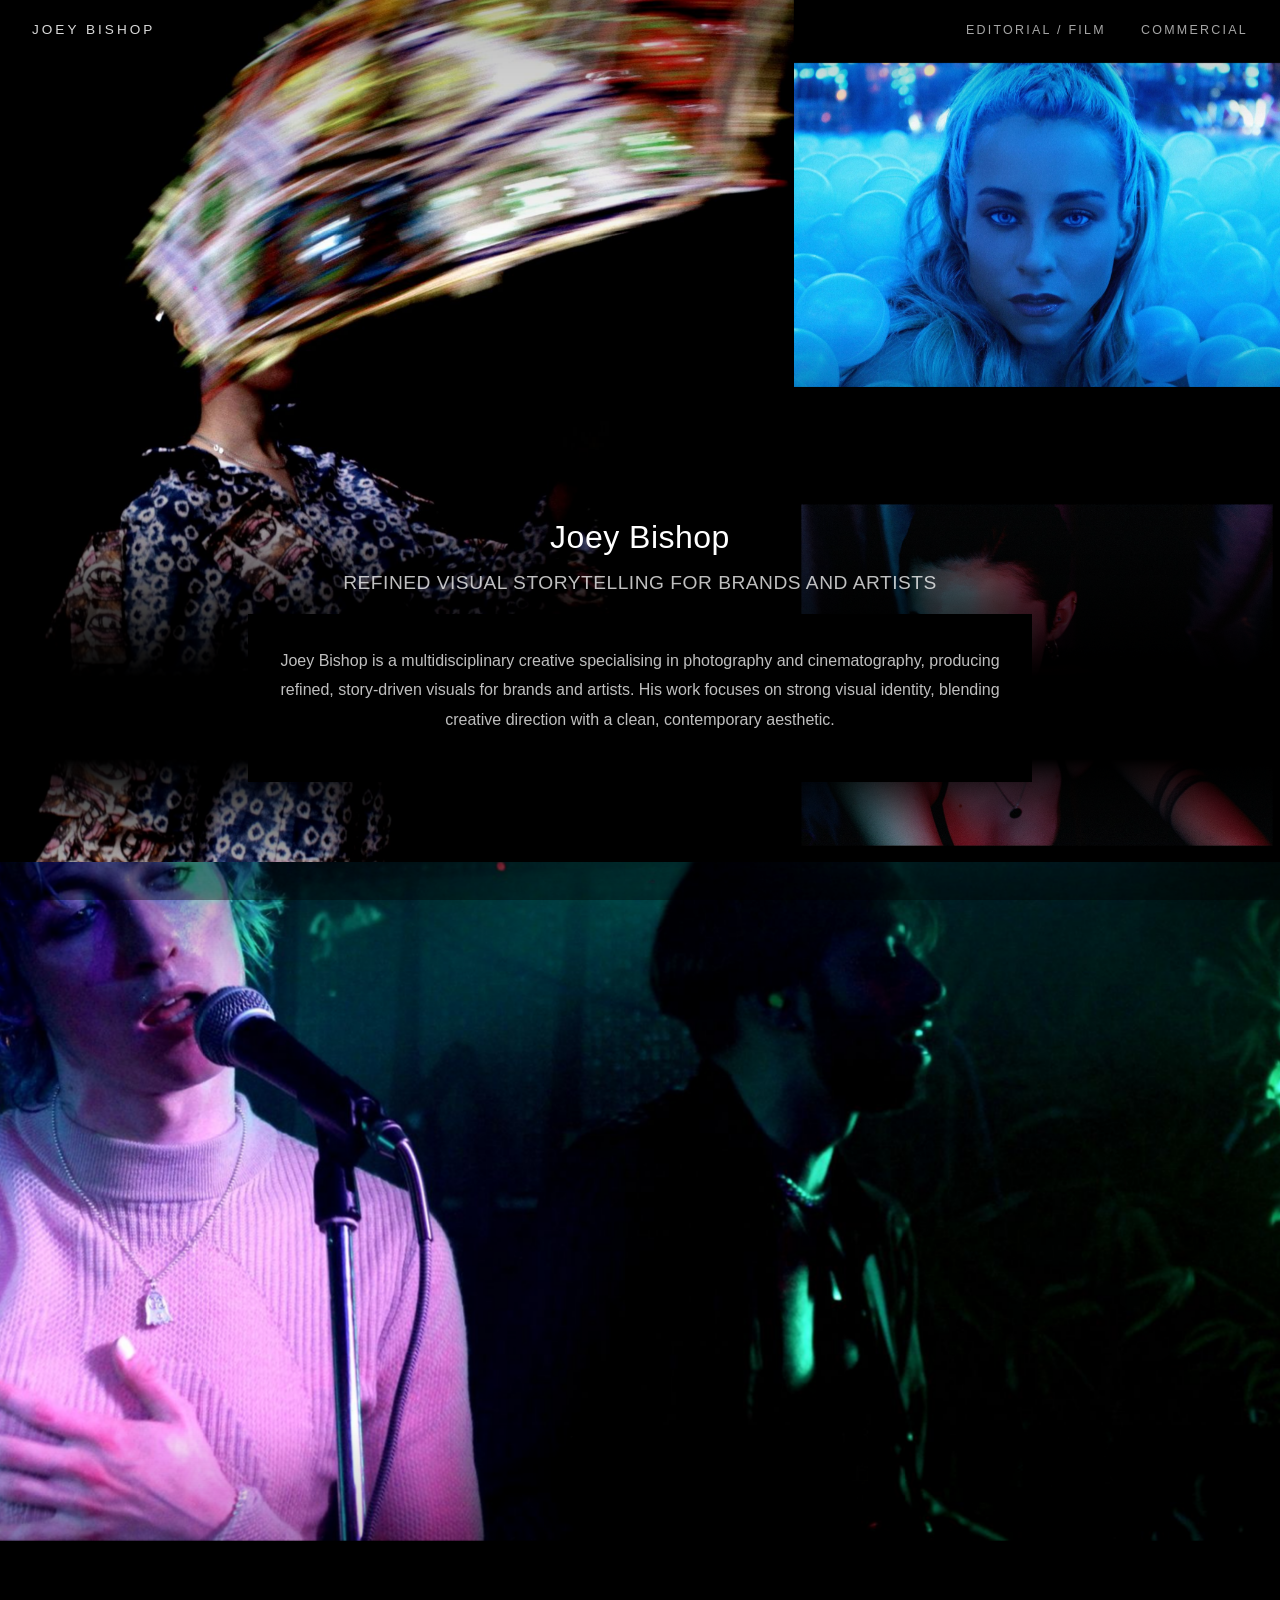
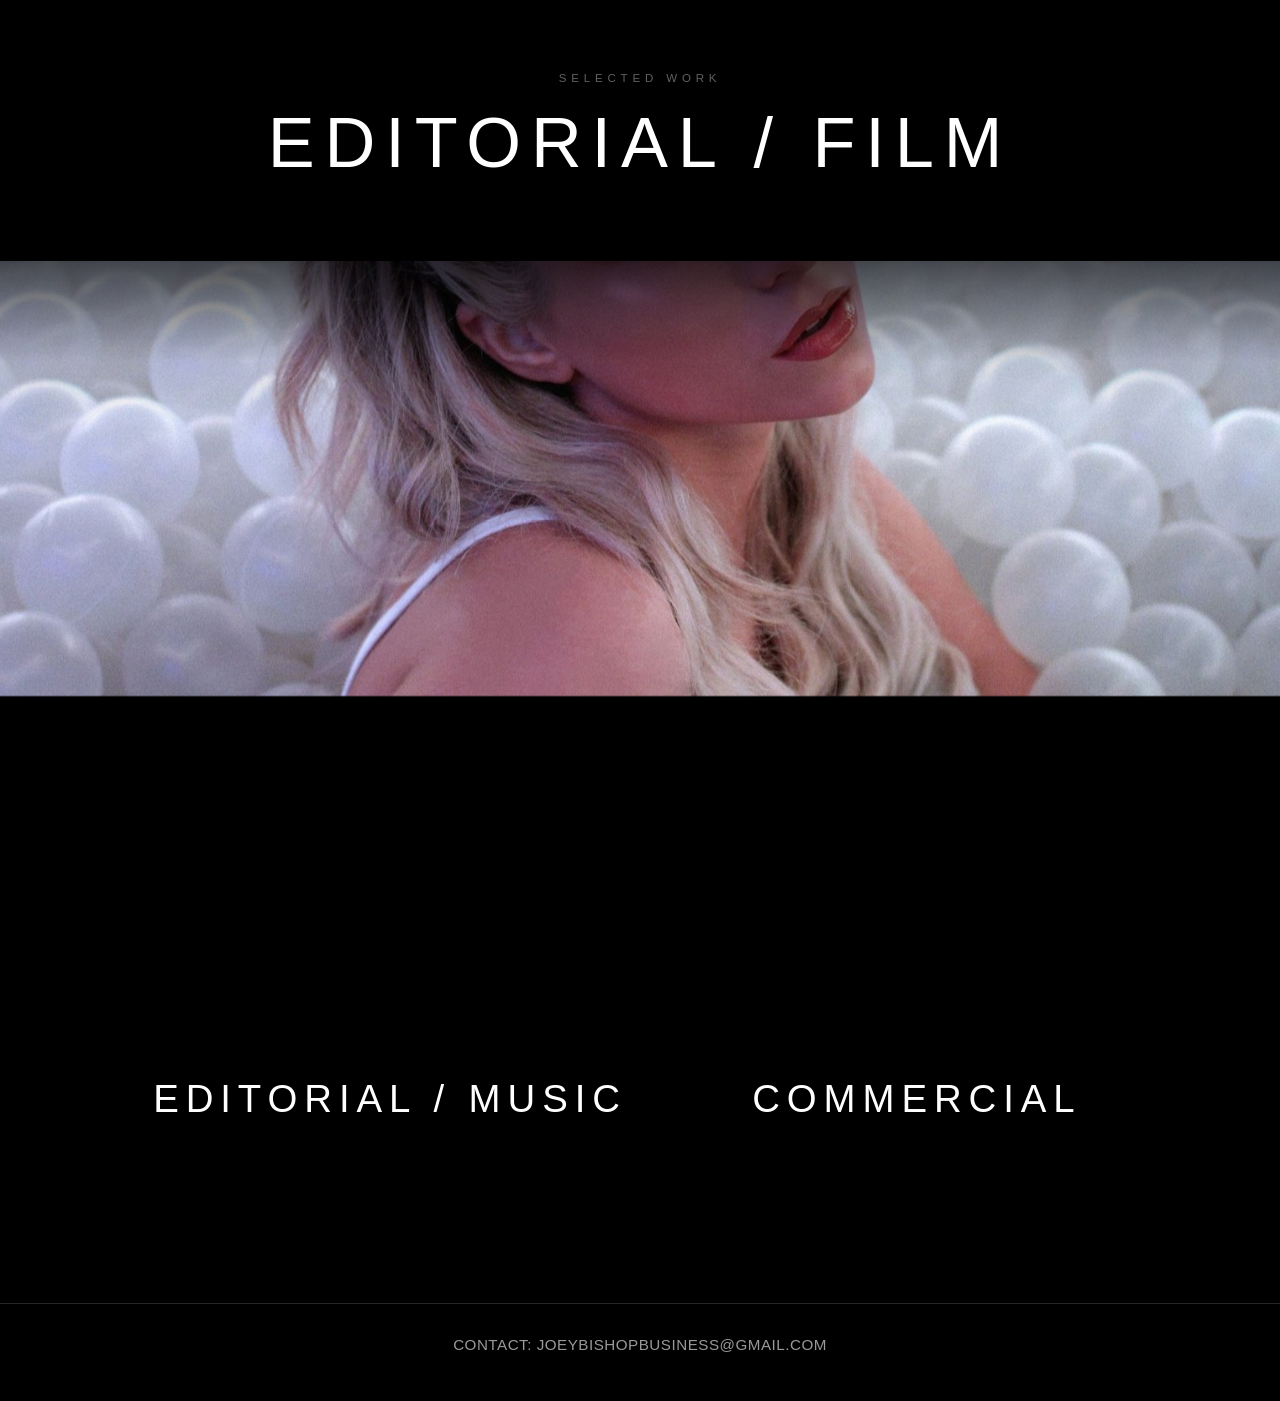
==== index.html @ ba729cb7 "feat: editorial portfolio enhancement — hero gradients, text barrier, parallax refinement, reveal an" ====
<!DOCTYPE html>
<html lang="en">
<head><meta http-equiv="cache-control" content="max-age=31536000" />
  <meta charset="UTF-8" />
  <meta name="viewport" content="width=device-width, initial-scale=1.0, maximum-scale=5.0"/>
  <title>Joey's Portfolio</title>
  <link rel="stylesheet" href="style.css" />


</head>
<body>
  <header class="site-header" id="site-header">
    <a href="index.html" class="site-header-logo">Joey Bishop</a>
    <nav class="site-header-nav" aria-label="Main navigation">
      <a href="editorial.html">Editorial / Film</a>
      <a href="commercial.html">Commercial</a>
    </nav>
  </header>

  <section class="hero-section" id="hero">
    <!-- Dominant image – left column, full height -->
    <div class="hero-item hero-item--main">
      <img class="hero-img" src="images/faye-lily-2.jpg" alt="Hero portrait" loading="eager" fetchpriority="high">
    </div>
    <!-- Secondary images – right column, stacked -->
    <div class="hero-item hero-item--top-right">
      <img class="hero-img" src="images/gab-cool-aw-1.jpg" alt="BSHP – model with tilted head" loading="eager">
    </div>
    <div class="hero-item hero-item--bot-right">
      <img class="hero-img" src="images/faye-13-boarder.jpg" alt="Double Exposure w/ Faye – red/blue contrast" loading="lazy" decoding="async">
    </div>
  </section>

  <div class="hero-intro reveal">
    <h1>Joey Bishop</h1>
    <h1 class="subtitle">REFINED VISUAL STORYTELLING FOR BRANDS AND ARTISTS</h1>
    <p class="bio">Joey Bishop is a multidisciplinary creative specialising in photography and cinematography, producing refined, story-driven visuals for brands and artists. His work focuses on strong visual identity, blending creative direction with a clean, contemporary aesthetic.</p>
  </div>

  <section class="bio-parallax-section" id="bio-parallax">
    <img class="parallax-image tycho-parallax-img" src="images/tycho-16a.jpg" alt="Photography by Joey Bishop" loading="lazy" decoding="async">
  </section>

  <div class="section-work-label reveal">
    <span class="work-label-eyebrow">Selected Work</span>
    <h2 class="work-label-title">Editorial / Film</h2>
  </div>

  <section class="bio-parallax-section bshp-parallax-section">
    <img class="parallax-image" src="images/gab-cool-6.jpg" alt="BSHP – white studio with plastic balls" loading="lazy" decoding="async">
  </section>

  <nav class="work-nav" aria-label="Work categories">
    <a href="editorial.html" class="work-nav-btn">Editorial / Music<span class="nav-arrow">&#8594;</span></a>
    <a href="commercial.html" class="work-nav-btn">Commercial<span class="nav-arrow">&#8594;</span></a>
  </nav>

  <p class="contact-footer">CONTACT: JOEYBISHOPBUSINESS@GMAIL.COM</p>

  <script src="script.js" defer></script>
</body>
</html>
---- style.css ----
html {
  scroll-behavior: smooth;
}

body {
  margin: 0;
  font-family: 'Montserrat', 'Helvetica Neue', Helvetica, Arial, sans-serif;
  background-color: #000;
  color: #fff;
  font-weight: 300;
}

/* Prevent double-tap zoom on interactive elements (preserves pinch-to-zoom for accessibility) */
a, button, .image-row-wrapper {
  touch-action: manipulation;
}

/* === Hero editorial grid section === */
.hero-section {
  position: relative;
  height: 100vh;
  overflow: hidden;
  display: grid;
  grid-template-columns: 62% 38%;
  grid-template-rows: repeat(2, calc(100vh / 2));
}

/* Individual hero cells */
.hero-item {
  position: relative;
  overflow: hidden;
}

.hero-item--main {
  grid-column: 1;
  grid-row: 1 / 3;
}

.hero-item--top-right {
  grid-column: 2;
  grid-row: 1;
}

.hero-item--bot-right {
  grid-column: 2;
  grid-row: 2;
}

/* Each hero image: oversized for parallax room */
.hero-img {
  position: absolute;
  top: -12%;
  left: 0;
  width: 100%;
  height: 124%;
  object-fit: cover;
  object-position: center top;
  will-change: transform;
  display: block;
}

/* Subtle dark gradient at top + bottom of each hero cell */
.hero-item::after {
  content: '';
  position: absolute;
  inset: 0;
  background: linear-gradient(
    to bottom,
    rgba(0,0,0,0.28) 0%,
    transparent 28%,
    transparent 72%,
    rgba(0,0,0,0.38) 100%
  );
  pointer-events: none;
  z-index: 1;
}

/* Zoom out right-column hero images so full image is visible instead of cropping into faces */
.hero-item--top-right .hero-img,
.hero-item--bot-right .hero-img {
  object-fit: contain;
  object-position: center center;
}

/* Title / bio overlay that sits partially on top of the hero */
.hero-intro {
  position: relative;
  z-index: 2;
  margin-top: -50vh;
  padding: 3rem 2rem 5rem;
  background: linear-gradient(to bottom, transparent 0%, rgba(0,0,0,0.7) 35%, #000 55%, #000 75%, transparent 100%);
  text-align: center;
}

/* === Bio parallax image section === */
.bio-parallax-section {
  position: relative;
  height: 80vh;
  overflow: hidden;
  margin: 0;
}

/* Subtle top + bottom gradient overlay on parallax images for consistent depth */
.bio-parallax-section::before {
  content: '';
  position: absolute;
  inset: 0;
  background: linear-gradient(
    to bottom,
    rgba(0,0,0,0.3) 0%,
    transparent 22%,
    transparent 78%,
    rgba(0,0,0,0.3) 100%
  );
  z-index: 1;
  pointer-events: none;
}

.bio-parallax-section .parallax-image {
  position: absolute;
  top: -15%;
  left: 0;
  width: 100%;
  height: 130%;
  object-fit: cover;
  object-position: center center;
  will-change: transform;
  display: block;
}

/* Tycho image: singer with blue hair – frame face + mic in upper-centre of the shot */
.tycho-parallax-img {
  object-position: center 30%;
}

/* BSHP / Faye parallax section: standard parallax bleed, contain so face is never cropped */
.bshp-parallax-section .parallax-image {
  object-fit: contain;
  object-position: center center;
  background-color: #000;
  top: -15%;
  height: 130%;
}

/* Fade top edge of Faye section to soften the transition from the text barrier */
.bshp-parallax-section::after {
  content: '';
  position: absolute;
  top: 0;
  left: 0;
  right: 0;
  height: 100px;
  background: linear-gradient(to bottom, rgba(0,0,0,0.55) 0%, transparent 100%);
  z-index: 2;
  pointer-events: none;
}

/* === Feature full-height image sections (after bio-parallax) === */
.feature-section {
  position: relative;
  height: 100vh;
  overflow: hidden;
}

.feature-img {
  position: absolute;
  top: -12%;
  left: 0;
  width: 100%;
  height: 124%;
  object-fit: cover;
  object-position: center;
  will-change: transform;
  display: block;
}

main.portfolio {
  padding: 4rem 2rem 2rem;
  max-width: 1600px;
  margin: auto;
}

/* Headings */
h1 {
  font-family: 'Montserrat', 'Helvetica Neue', Helvetica, Arial, sans-serif;
  font-weight: 300;
  font-size: 2rem;  /* reduced size for sleeker look */
  margin-bottom: 1rem;
  text-align: center;
  letter-spacing: 0.5px;
}

/* Subtitle under main name */
h1.subtitle {
  font-size: 1.2rem;
  font-weight: 300;
  color: rgba(255,255,255,0.75);
  margin-top: 1rem;
  margin-bottom: 1.2rem;
}

h2, .project-title {
  font-family: 'Montserrat', 'Helvetica Neue', Helvetica, Arial, sans-serif;
  font-weight: 300;
  font-size: 1.4rem;
  letter-spacing: 0.5px;
  text-transform: none;
  margin-bottom: 1rem;
  border-bottom: 1px solid rgba(255,255,255,0.2);
  padding-bottom: 0.3rem;
}

.subtitle {
  font-size: 1.1rem;
  text-align: center;
  font-weight: 300;
  margin-bottom: 0.5rem;
}

.bio {
  text-align: center;
  font-size: 1rem;
  font-weight: 300;
  color: rgba(255,255,255,0.75);
  max-width: 720px;
  width: 100%;
  margin: 0 auto;
  line-height: 1.85;
  background: #000;
  padding: 2rem 2rem 3rem;
}

.contact-footer {
  text-align: center;
  font-size: 0.95rem;
  font-weight: 300;
  color: rgba(255,255,255,0.6);
  letter-spacing: 0.5px;
  padding: 2rem 0 2rem;
  border-top: 1px solid rgba(255,255,255,0.15);
  margin-top: 4rem;
}

/* === Homepage work-type navigation === */
.work-nav {
  display: flex;
  justify-content: center;
  align-items: flex-start;
  gap: 5rem;
  padding: 6rem 2rem 7rem;
}

.work-nav-btn {
  position: relative;
  display: inline-flex;
  align-items: center;
  gap: 0.6rem;
  color: #fff;
  text-decoration: none;
  font-family: 'Montserrat', 'Helvetica Neue', Helvetica, Arial, sans-serif;
  font-weight: 200;
  font-size: 2.4rem;
  letter-spacing: 0.18em;
  text-transform: uppercase;
  padding-bottom: 0.4rem;
  transition: color 0.3s ease;
}

/* Animated underline */
.work-nav-btn::after {
  content: '';
  position: absolute;
  bottom: 0;
  left: 0;
  width: 0;
  height: 2px;
  background: rgba(255,255,255,0.85);
  transition: width 0.35s ease-in-out;
}

.work-nav-btn:hover::after {
  width: 100%;
}

/* Arrow indicator */
.nav-arrow {
  display: inline-block;
  font-size: 1.8rem;
  font-weight: 100;
  opacity: 0;
  transform: translateX(-6px);
  transition: opacity 0.3s ease-in-out, transform 0.3s ease-in-out;
}

.work-nav-btn:hover .nav-arrow {
  opacity: 0.85;
  transform: translateX(0);
}

/* === Sub-page top navigation === */
.page-nav {
  display: flex;
  align-items: center;
  justify-content: space-between;
  padding: 1.4rem 2rem;
  border-bottom: 1px solid rgba(255,255,255,0.1);
  position: sticky;
  top: 0;
  background: rgba(0,0,0,0.92);
  backdrop-filter: blur(4px);
  z-index: 100;
}

.back-link {
  color: rgba(255,255,255,0.7);
  text-decoration: none;
  font-size: 0.9rem;
  font-weight: 300;
  letter-spacing: 1px;
  transition: color 0.2s ease;
}

.back-link:hover {
  color: #fff;
}

.page-nav-title {
  font-size: 0.9rem;
  font-weight: 300;
  letter-spacing: 2px;
  text-transform: uppercase;
  color: rgba(255,255,255,0.55);
}

/* === Page fade-in === */
@keyframes pageFadeIn {
  from { opacity: 0; transform: translateY(10px); }
  to   { opacity: 1; transform: translateY(0); }
}

body {
  animation: pageFadeIn 0.4s ease both;
}

.contact {
  text-align: center;
  font-size: 0.9rem;
  color: rgba(255,255,255,0.6);
  margin-bottom: 2rem;
}
.contact a {
  color: inherit;
  text-decoration: none;
  border-bottom: 1px dashed rgba(255,255,255,0.4);
}

.project {
  margin-bottom: 8rem;
}

/* === Carousel layout === */
.image-row-wrapper {
  position: relative;
  overflow: hidden;
  width: 100%;
}

.image-row {
  display: flex;
  gap: 1rem;
  padding: 0.5rem 2rem;
  overflow-x: auto;
  scroll-behavior: smooth;
  transition: transform 0.5s ease;
  /* Hide scrollbars */
  scrollbar-width: none;
  -ms-overflow-style: none;
}
.image-row::-webkit-scrollbar {
  display: none;
}

.image-row img,
.image-row video {
  max-height: 360px;
  width: auto;
  border-radius: 10px; /* keep curved edges */
  object-fit: contain;
  display: block;
  margin: auto;
  transition: transform 0.3s ease, box-shadow 0.3s ease;
  cursor: zoom-in;
}
.image-row img:hover {
  transform: scale(1.02);
  box-shadow: 0 4px 16px rgba(0,0,0,0.25);
}

/* Navigation arrows – minimal CSS chevrons */
.image-nav {
  color: transparent;
  background: none;
  position: absolute;
  top: 50%;
  transform: translateY(-50%);
  font-size: 0;
  border: none;
  cursor: pointer;
  z-index: 10;
  padding: 0.8rem;
  opacity: 0.6;
  transition: opacity 0.25s ease-in-out;
  width: 44px;
  height: 44px;
  display: flex;
  align-items: center;
  justify-content: center;
}
.image-nav::before {
  content: '';
  display: block;
  width: 10px;
  height: 10px;
  border-top: 1.5px solid rgba(255,255,255,0.95);
  border-right: 1.5px solid rgba(255,255,255,0.95);
  flex-shrink: 0;
}
.image-nav.left  { left: 6px; }
.image-nav.right { right: 6px; }
.image-nav.left::before  { transform: rotate(-135deg) translate(2px, -2px); }
.image-nav.right::before { transform: rotate(45deg)   translate(-2px, 2px); }
.image-nav:hover { opacity: 1; }

/* === Lightbox === */
.lightbox {
  position: fixed;
  top: 0;
  left: 0;
  width: 100%;
  height: 100%;
  background: rgba(0,0,0,0.9);
  display: none;
  align-items: center;
  justify-content: center;
  z-index: 9999;
}
.lightbox img,
.lightbox video {
  max-width: 90%;
  max-height: 90%;
  border-radius: 10px;
}
.lightbox-close {
  position: absolute;
  top: 20px;
  right: 30px;
  font-size: 2rem;
  color: #fff;
  cursor: pointer;
}
.lightbox-nav {
  position: absolute;
  top: 50%;
  font-size: 3rem;
  color: #fff;
  background: none;
  border: none;
  cursor: pointer;
  transform: translateY(-50%);
  z-index: 1000;
}
.lightbox-nav.left { left: 20px; }
.lightbox-nav.right { right: 20px; }

/* Scroll snap for smoother carousel */
.image-row { scroll-snap-type: x proximity; }
.image-row img, .image-row video { scroll-snap-align: center; }

/* === Site header (index page) === */
.site-header {
  position: fixed;
  top: 0;
  left: 0;
  right: 0;
  z-index: 200;
  display: flex;
  align-items: center;
  justify-content: space-between;
  padding: 1.4rem 2rem;
  transition: background 0.4s ease, backdrop-filter 0.4s ease;
  pointer-events: none;
}
.site-header a,
.site-header span {
  pointer-events: auto;
}
.site-header.scrolled {
  background: rgba(0,0,0,0.82);
  backdrop-filter: blur(6px);
}
.site-header-logo {
  font-family: 'Montserrat', 'Helvetica Neue', Helvetica, Arial, sans-serif;
  font-weight: 300;
  font-size: 0.85rem;
  letter-spacing: 0.22em;
  text-transform: uppercase;
  color: rgba(255,255,255,0.85);
  text-decoration: none;
  transition: color 0.2s ease;
}
.site-header-logo:hover { color: #fff; }
.site-header-nav {
  display: flex;
  gap: 2.2rem;
}
.site-header-nav a {
  font-family: 'Montserrat', 'Helvetica Neue', Helvetica, Arial, sans-serif;
  font-weight: 300;
  font-size: 0.78rem;
  letter-spacing: 0.18em;
  text-transform: uppercase;
  color: rgba(255,255,255,0.65);
  text-decoration: none;
  transition: color 0.2s ease;
}
.site-header-nav a:hover { color: #fff; }

/* === Section work-label text barrier === */
.section-work-label {
  background: #000;
  padding: 90px 2rem 80px;
  text-align: center;
}
.work-label-eyebrow {
  display: block;
  font-family: 'Montserrat', 'Helvetica Neue', Helvetica, Arial, sans-serif;
  font-size: 0.72rem;
  letter-spacing: 0.42em;
  font-weight: 400;
  color: rgba(255,255,255,0.38);
  text-transform: uppercase;
  margin-bottom: 1.2rem;
}
.work-label-title {
  font-family: 'Montserrat', 'Helvetica Neue', Helvetica, Arial, sans-serif;
  font-size: clamp(2.4rem, 5.5vw, 4.8rem);
  font-weight: 200;
  letter-spacing: 0.14em;
  text-transform: uppercase;
  color: #fff;
  margin: 0;
  border: none;
  padding: 0;
  line-height: 1.1;
}

/* === Scroll-reveal animation === */
.reveal {
  opacity: 0;
  transform: translateY(18px);
  transition: opacity 0.65s ease, transform 0.65s ease;
}
.reveal.is-visible {
  opacity: 1;
  transform: translateY(0);
}

/* === Responsive === */
@media (max-width: 768px) {
  /* Collapse hero grid to single dominant image on mobile */
  .hero-section {
    display: block;
    height: 100vh;
  }
  .hero-item--top-right,
  .hero-item--bot-right {
    display: none;
  }
  .hero-item--main {
    position: absolute;
    inset: 0;
  }
  .image-row {
    gap: 0.5rem;
    padding: 0.5rem;
  }
  .image-row img,
  .image-row video {
    max-height: 240px;
  }
  .image-nav {
    opacity: 0.7;
  }
  h1 { font-size: 1.6rem; }
  h2 { font-size: 1.2rem; }
  h1.subtitle { font-size: 1rem; }
  .hero-intro {
    margin-top: -35vh;
    padding: 2rem 1.2rem 3rem;
  }
  .bio-parallax-section {
    height: 55vh;
  }
  .feature-section {
    height: 90vh;
  }
  .work-nav {
    flex-direction: column;
    align-items: center;
    gap: 2.2rem;
    padding: 3.5rem 1.2rem 4.5rem;
  }
  .work-nav-btn {
    font-size: 1.7rem;
    letter-spacing: 0.14em;
  }
  .nav-arrow {
    font-size: 1.4rem;
  }
  .page-nav {
    padding: 1rem 1.2rem;
  }
  /* Tycho image: centre the singer's face on mobile */
  .tycho-parallax-img {
    object-position: center top;
  }
  .section-work-label {
    padding: 60px 1.5rem 55px;
  }
  .work-label-title {
    font-size: 2rem;
    letter-spacing: 0.1em;
  }
  .site-header {
    padding: 1rem 1.2rem;
  }
  .site-header-nav {
    gap: 1.4rem;
  }
  .project {
    margin-bottom: 5rem;
  }
}

/* === Hide right-column hero images on landscape-oriented mobile devices === */
@media (orientation: landscape) and (max-height: 600px) {
  .hero-section {
    display: block;
    height: 100vh;
  }
  .hero-item--top-right,
  .hero-item--bot-right {
    display: none;
  }
  .hero-item--main {
    position: absolute;
    inset: 0;
  }
}
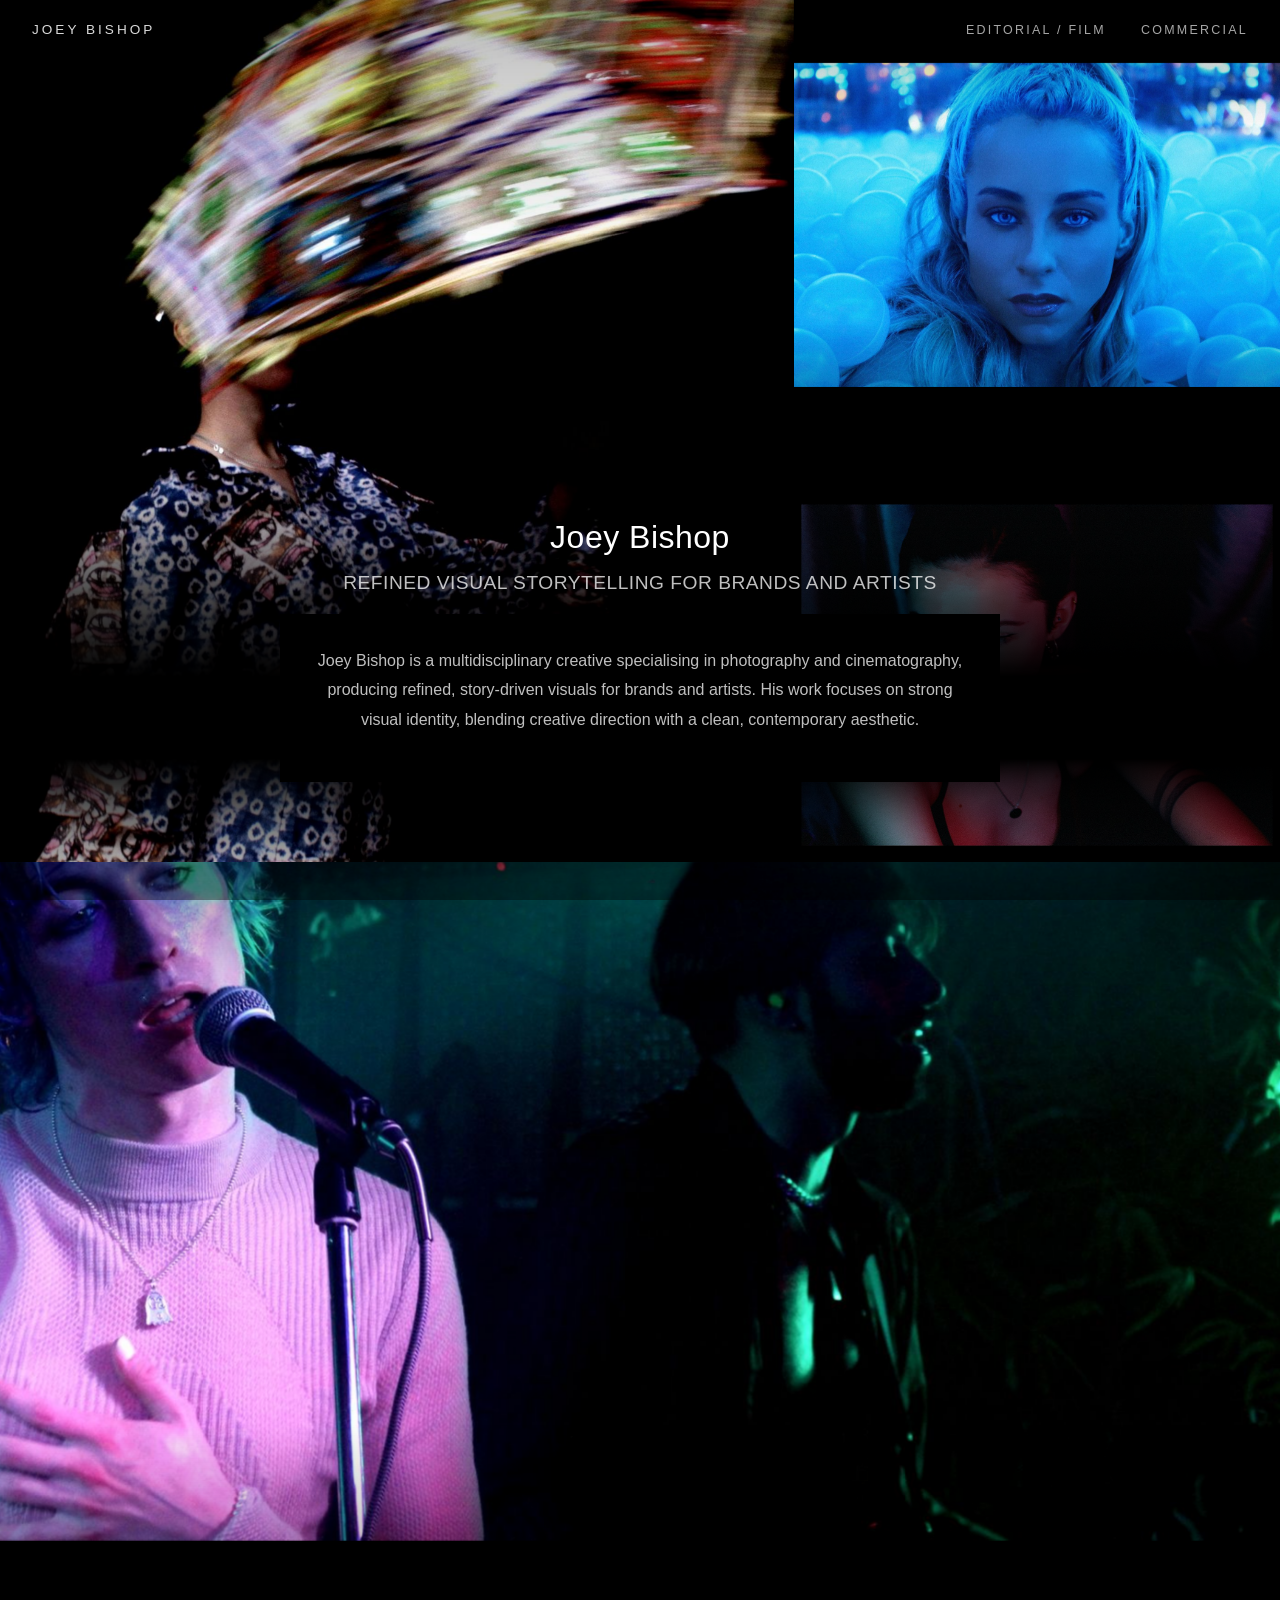
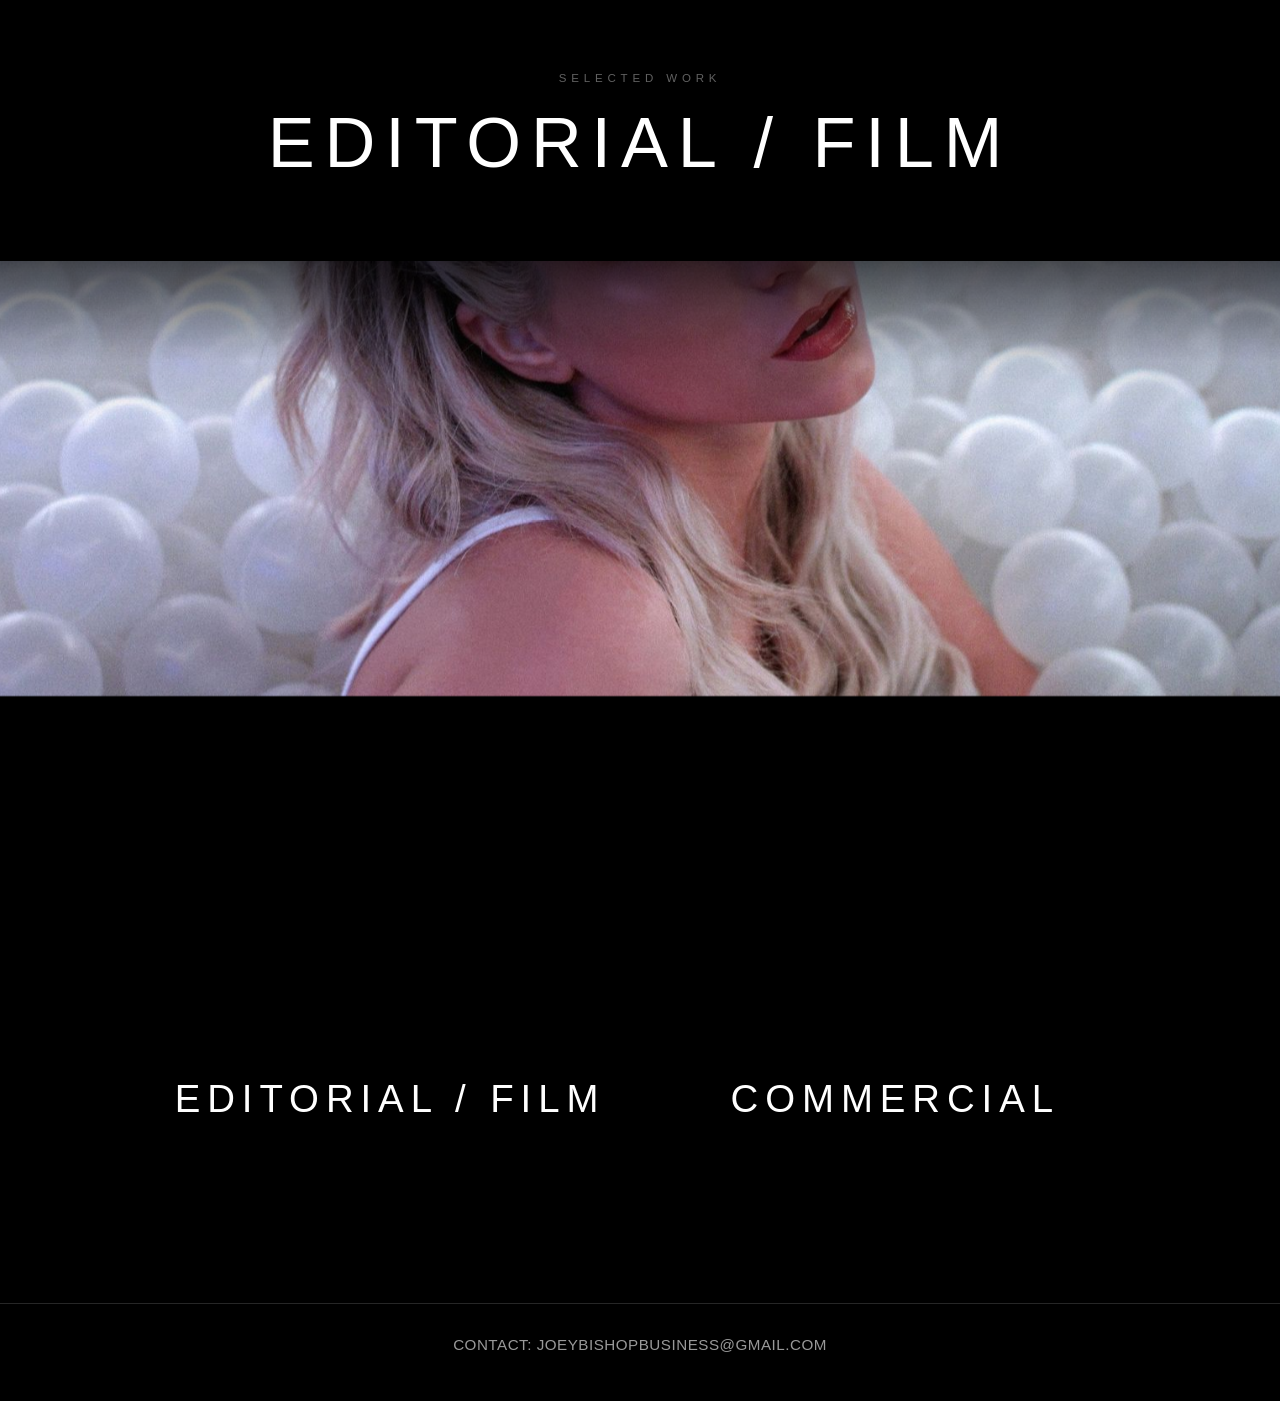
==== commit f0ec3ca0: "Fix bio centering, tycho mobile image position, and editorial button label Agent-Logs-Url: https://g" ====
--- a/index.html
+++ b/index.html
@@ -51,7 +51,7 @@
   </section>
 
   <nav class="work-nav" aria-label="Work categories">
-    <a href="editorial.html" class="work-nav-btn">Editorial / Music<span class="nav-arrow">&#8594;</span></a>
+    <a href="editorial.html" class="work-nav-btn">Editorial / Film<span class="nav-arrow">&#8594;</span></a>
     <a href="commercial.html" class="work-nav-btn">Commercial<span class="nav-arrow">&#8594;</span></a>
   </nav>
 
--- a/style.css
+++ b/style.css
@@ -228,6 +228,7 @@
   line-height: 1.85;
   background: #000;
   padding: 2rem 2rem 3rem;
+  box-sizing: border-box;
 }
 
 .contact-footer {
@@ -620,9 +621,9 @@
   .page-nav {
     padding: 1rem 1.2rem;
   }
-  /* Tycho image: centre the singer's face on mobile */
+  /* Tycho image: shift right on mobile so the blue-haired man's face is visible */
   .tycho-parallax-img {
-    object-position: center top;
+    object-position: right 15%;
   }
   .section-work-label {
     padding: 60px 1.5rem 55px;
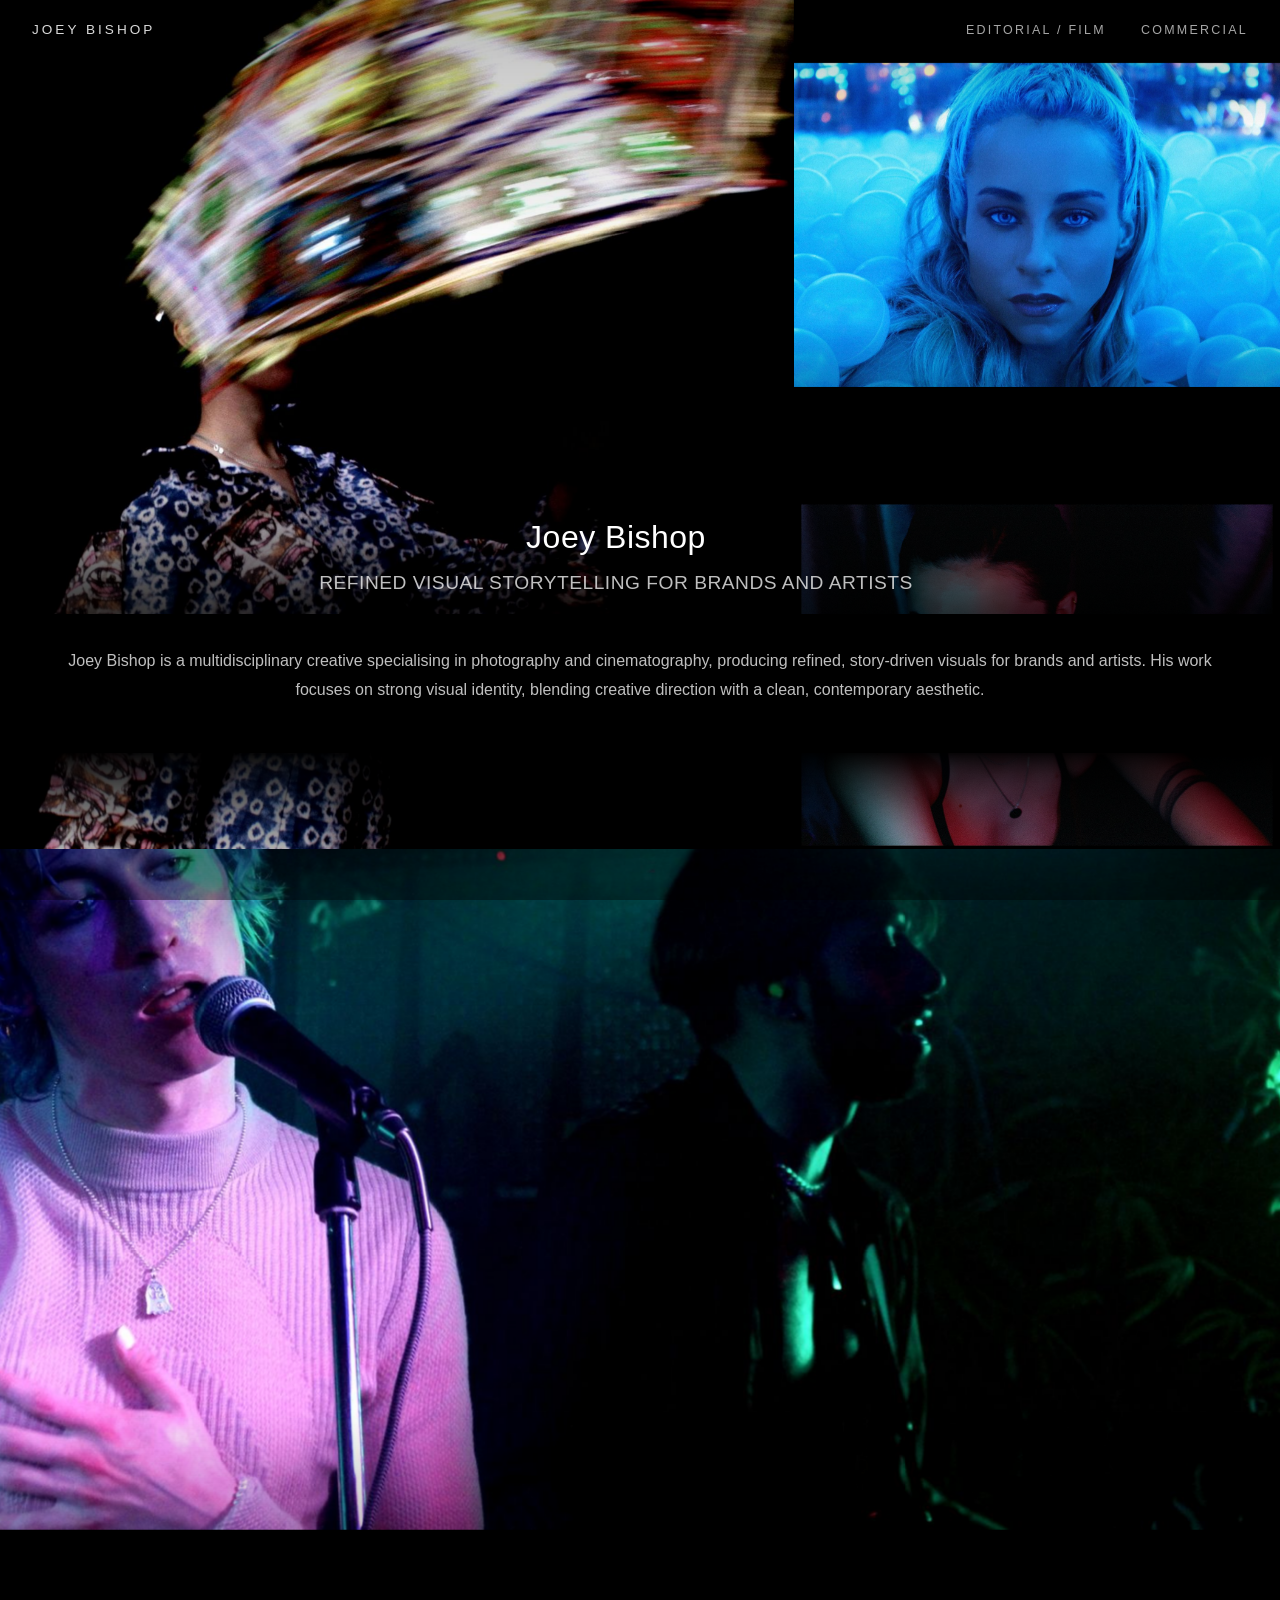
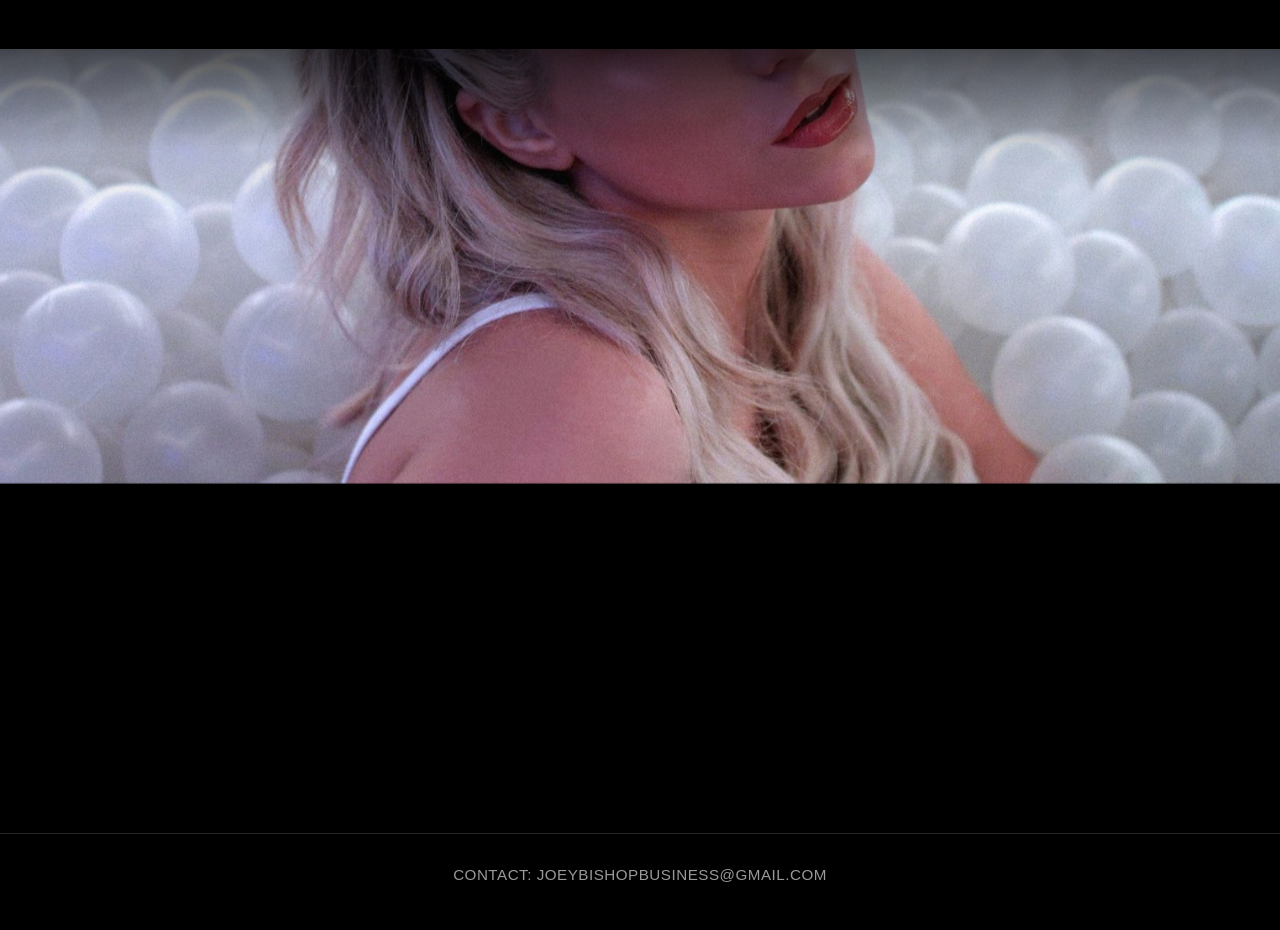
==== commit bf1723ff: "fix: homepage layout - full-width bio box, centred text, face visibility, remove work nav Agent-Logs" ====
--- a/index.html
+++ b/index.html
@@ -41,19 +41,11 @@
     <img class="parallax-image tycho-parallax-img" src="images/tycho-16a.jpg" alt="Photography by Joey Bishop" loading="lazy" decoding="async">
   </section>
 
-  <div class="section-work-label reveal">
-    <span class="work-label-eyebrow">Selected Work</span>
-    <h2 class="work-label-title">Editorial / Film</h2>
-  </div>
+  <div class="section-work-label"></div>
 
   <section class="bio-parallax-section bshp-parallax-section">
     <img class="parallax-image" src="images/gab-cool-6.jpg" alt="BSHP – white studio with plastic balls" loading="lazy" decoding="async">
   </section>
-
-  <nav class="work-nav" aria-label="Work categories">
-    <a href="editorial.html" class="work-nav-btn">Editorial / Film<span class="nav-arrow">&#8594;</span></a>
-    <a href="commercial.html" class="work-nav-btn">Commercial<span class="nav-arrow">&#8594;</span></a>
-  </nav>
 
   <p class="contact-footer">CONTACT: JOEYBISHOPBUSINESS@GMAIL.COM</p>
 
--- a/style.css
+++ b/style.css
@@ -87,7 +87,7 @@
   position: relative;
   z-index: 2;
   margin-top: -50vh;
-  padding: 3rem 2rem 5rem;
+  padding: 3rem 5rem 5rem 2rem;
   background: linear-gradient(to bottom, transparent 0%, rgba(0,0,0,0.7) 35%, #000 55%, #000 75%, transparent 100%);
   text-align: center;
 }
@@ -133,10 +133,10 @@
   object-position: center 30%;
 }
 
-/* BSHP / Faye parallax section: standard parallax bleed, contain so face is never cropped */
+/* BSHP / Faye parallax section: contain so face is never cropped, biased to top so face is in view */
 .bshp-parallax-section .parallax-image {
   object-fit: contain;
-  object-position: center center;
+  object-position: center top;
   background-color: #000;
   top: -15%;
   height: 130%;
@@ -222,12 +222,12 @@
   font-size: 1rem;
   font-weight: 300;
   color: rgba(255,255,255,0.75);
-  max-width: 720px;
-  width: 100%;
-  margin: 0 auto;
+  width: calc(100% + 7rem);
+  margin-left: -2rem;
+  margin-right: -5rem;
   line-height: 1.85;
   background: #000;
-  padding: 2rem 2rem 3rem;
+  padding: 2rem 3rem 3rem;
   box-sizing: border-box;
 }
 
@@ -529,7 +529,7 @@
 /* === Section work-label text barrier === */
 .section-work-label {
   background: #000;
-  padding: 90px 2rem 80px;
+  padding: 40px 2rem;
   text-align: center;
 }
 .work-label-eyebrow {
@@ -597,10 +597,15 @@
   h1.subtitle { font-size: 1rem; }
   .hero-intro {
     margin-top: -35vh;
-    padding: 2rem 1.2rem 3rem;
+    padding: 2rem 4rem 3rem 1.2rem;
   }
   .bio-parallax-section {
     height: 55vh;
+  }
+  .bio {
+    width: calc(100% + 5.2rem);
+    margin-left: -1.2rem;
+    margin-right: -4rem;
   }
   .feature-section {
     height: 90vh;
@@ -626,7 +631,7 @@
     object-position: right 15%;
   }
   .section-work-label {
-    padding: 60px 1.5rem 55px;
+    padding: 20px 1.5rem;
   }
   .work-label-title {
     font-size: 2rem;
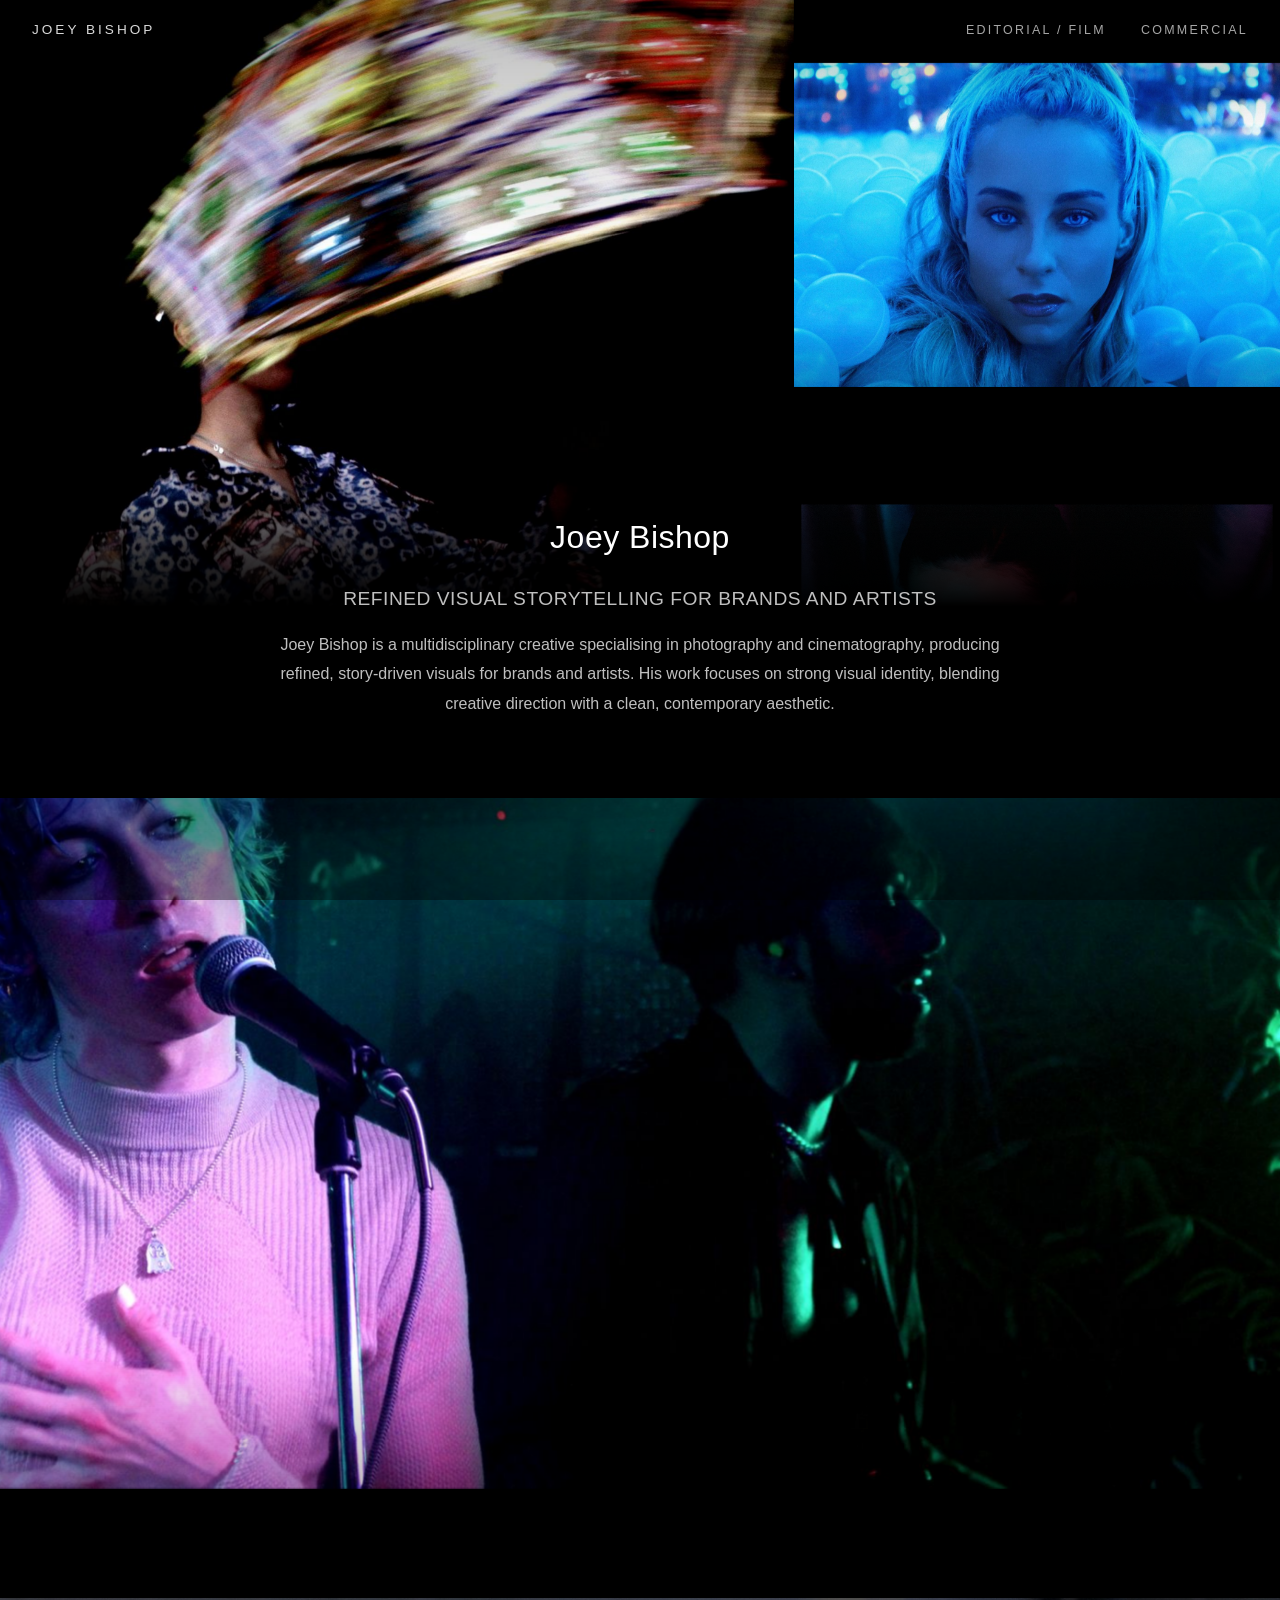
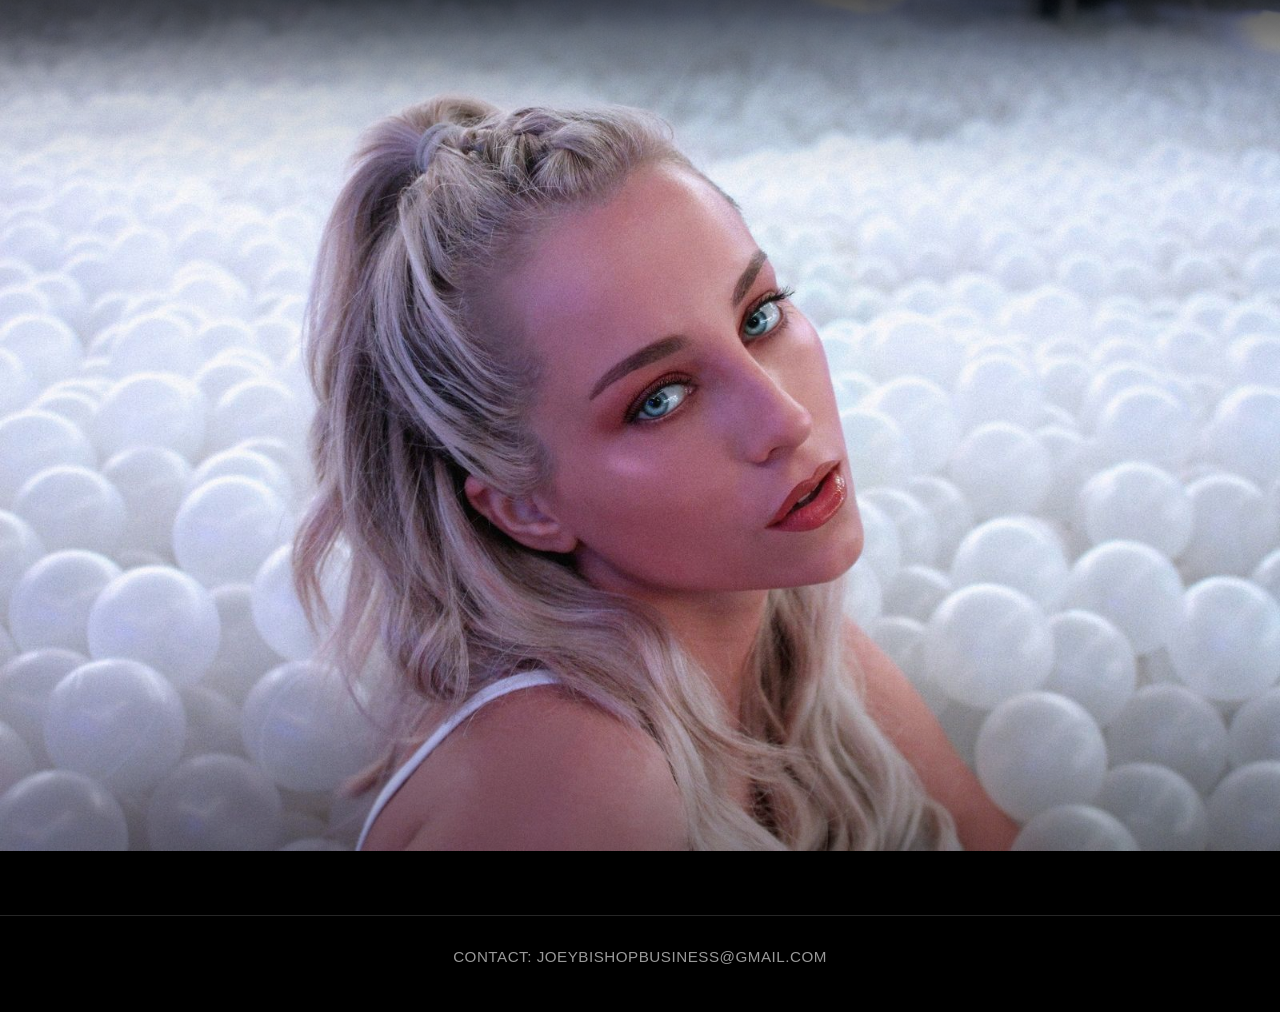
==== commit 174a5076: "fix: homepage text alignment, overlay height, Tycho crop, ball-pit image visibility Agent-Logs-Url: " ====
--- a/index.html
+++ b/index.html
@@ -44,7 +44,7 @@
   <div class="section-work-label"></div>
 
   <section class="bio-parallax-section bshp-parallax-section">
-    <img class="parallax-image" src="images/gab-cool-6.jpg" alt="BSHP – white studio with plastic balls" loading="lazy" decoding="async">
+    <img class="bshp-image" src="images/gab-cool-6.jpg" alt="BSHP – white studio with plastic balls" loading="lazy" decoding="async">
   </section>
 
   <p class="contact-footer">CONTACT: JOEYBISHOPBUSINESS@GMAIL.COM</p>
--- a/style.css
+++ b/style.css
@@ -87,8 +87,12 @@
   position: relative;
   z-index: 2;
   margin-top: -50vh;
-  padding: 3rem 5rem 5rem 2rem;
-  background: linear-gradient(to bottom, transparent 0%, rgba(0,0,0,0.7) 35%, #000 55%, #000 75%, transparent 100%);
+  padding: 3rem 2rem;
+  background: linear-gradient(to bottom, transparent 0%, rgba(0,0,0,0.7) 25%, #000 45%);
+  display: flex;
+  flex-direction: column;
+  align-items: center;
+  justify-content: center;
   text-align: center;
 }
 
@@ -128,18 +132,35 @@
   display: block;
 }
 
-/* Tycho image: singer with blue hair – frame face + mic in upper-centre of the shot */
+/* Tycho image: shift focus left to keep the face + mic in frame */
 .tycho-parallax-img {
-  object-position: center 30%;
-}
-
-/* BSHP / Faye parallax section: contain so face is never cropped, biased to top so face is in view */
+  object-position: 35% center;
+}
+
+/* BSHP / Faye parallax section: show full image without cropping */
+.bshp-parallax-section {
+  height: auto;
+  overflow: visible;
+}
+
 .bshp-parallax-section .parallax-image {
   object-fit: contain;
   object-position: center top;
   background-color: #000;
   top: -15%;
   height: 130%;
+}
+
+/* Ball-pit image: full natural dimensions, no parallax cropping */
+.bshp-image {
+  position: relative;
+  top: 0;
+  width: 100%;
+  height: auto;
+  object-fit: contain;
+  object-position: center center;
+  display: block;
+  background-color: #000;
 }
 
 /* Fade top edge of Faye section to soften the transition from the text barrier */
@@ -222,12 +243,11 @@
   font-size: 1rem;
   font-weight: 300;
   color: rgba(255,255,255,0.75);
-  width: calc(100% + 7rem);
-  margin-left: -2rem;
-  margin-right: -5rem;
+  max-width: 800px;
+  width: 100%;
+  margin: 0;
   line-height: 1.85;
-  background: #000;
-  padding: 2rem 3rem 3rem;
+  padding: 0 1rem 2rem;
   box-sizing: border-box;
 }
 
@@ -597,15 +617,10 @@
   h1.subtitle { font-size: 1rem; }
   .hero-intro {
     margin-top: -35vh;
-    padding: 2rem 4rem 3rem 1.2rem;
+    padding: 2rem 1.2rem;
   }
   .bio-parallax-section {
     height: 55vh;
-  }
-  .bio {
-    width: calc(100% + 5.2rem);
-    margin-left: -1.2rem;
-    margin-right: -4rem;
   }
   .feature-section {
     height: 90vh;
@@ -628,7 +643,7 @@
   }
   /* Tycho image: shift right on mobile so the blue-haired man's face is visible */
   .tycho-parallax-img {
-    object-position: right 15%;
+    object-position: 35% center;
   }
   .section-work-label {
     padding: 20px 1.5rem;
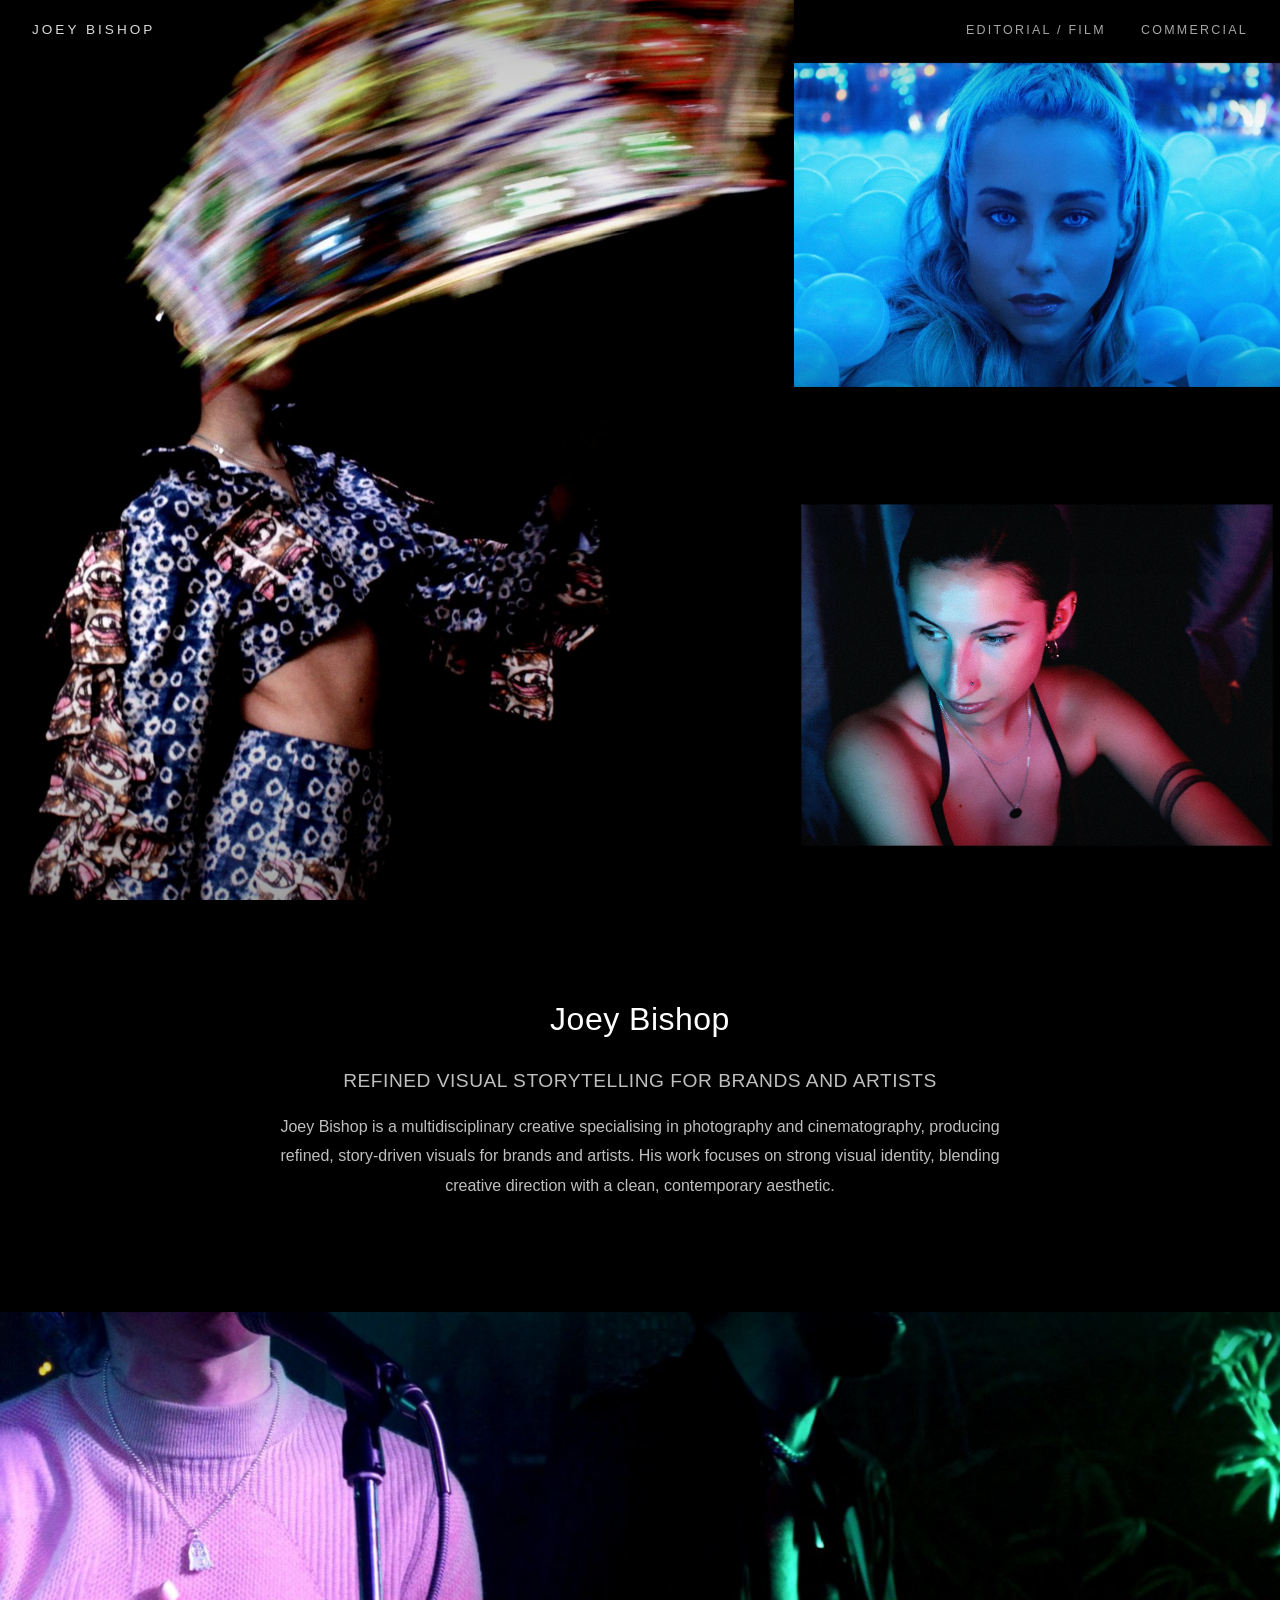
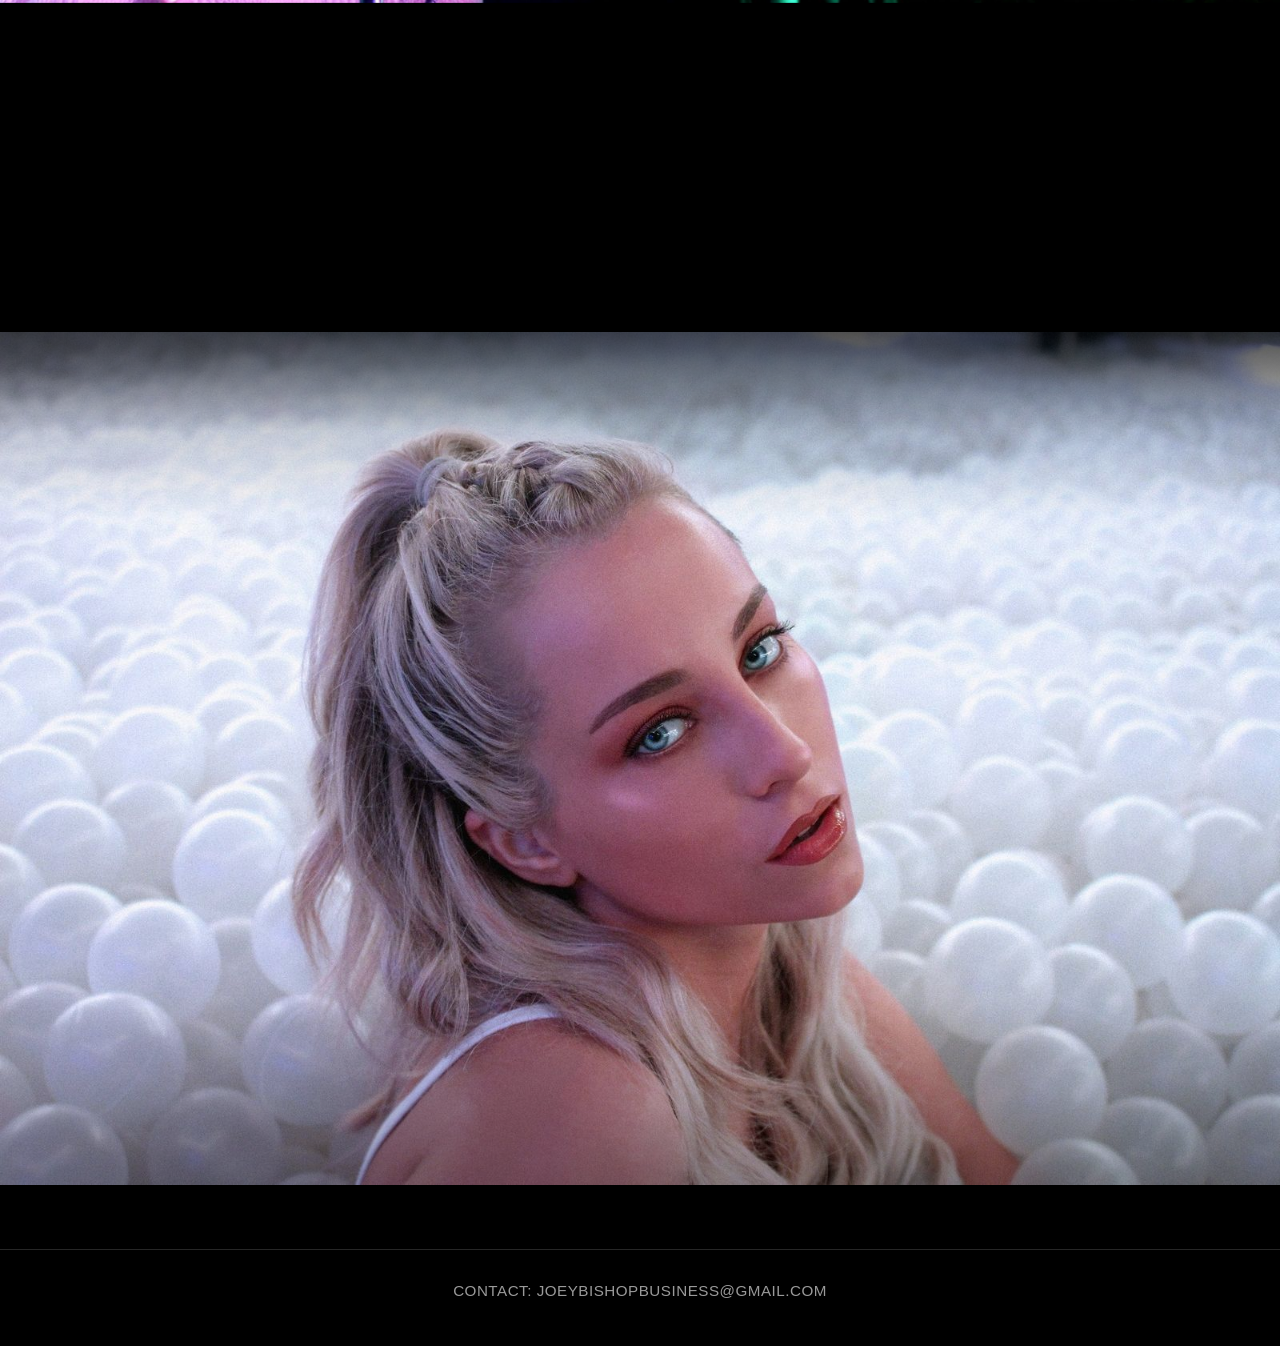
==== commit 481f92fb: "fix: image positioning, hero container sizing, and global img rule Agent-Logs-Url: https://github.co" ====
--- a/index.html
+++ b/index.html
@@ -31,10 +31,12 @@
     </div>
   </section>
 
-  <div class="hero-intro reveal">
-    <h1>Joey Bishop</h1>
-    <h1 class="subtitle">REFINED VISUAL STORYTELLING FOR BRANDS AND ARTISTS</h1>
-    <p class="bio">Joey Bishop is a multidisciplinary creative specialising in photography and cinematography, producing refined, story-driven visuals for brands and artists. His work focuses on strong visual identity, blending creative direction with a clean, contemporary aesthetic.</p>
+  <div class="hero-intro-outer">
+    <div class="hero-intro reveal">
+      <h1>Joey Bishop</h1>
+      <h1 class="subtitle">REFINED VISUAL STORYTELLING FOR BRANDS AND ARTISTS</h1>
+      <p class="bio">Joey Bishop is a multidisciplinary creative specialising in photography and cinematography, producing refined, story-driven visuals for brands and artists. His work focuses on strong visual identity, blending creative direction with a clean, contemporary aesthetic.</p>
+    </div>
   </div>
 
   <section class="bio-parallax-section" id="bio-parallax">
--- a/style.css
+++ b/style.css
@@ -1,5 +1,10 @@
 html {
   scroll-behavior: smooth;
+}
+
+img {
+  max-width: 100%;
+  height: auto;
 }
 
 body {
@@ -82,14 +87,21 @@
   object-position: center center;
 }
 
-/* Title / bio overlay that sits partially on top of the hero */
+/* Outer wrapper to center the inline-flex hero intro block */
+.hero-intro-outer {
+  text-align: center;
+  background: #000;
+}
+
+/* Title / bio section below the hero */
 .hero-intro {
   position: relative;
   z-index: 2;
-  margin-top: -50vh;
-  padding: 3rem 2rem;
+  padding: 80px 20px;
+  max-width: 800px;
+  margin: 0 auto;
   background: linear-gradient(to bottom, transparent 0%, rgba(0,0,0,0.7) 25%, #000 45%);
-  display: flex;
+  display: inline-flex;
   flex-direction: column;
   align-items: center;
   justify-content: center;
@@ -133,12 +145,23 @@
 }
 
 /* Tycho image: shift focus left to keep the face + mic in frame */
-.tycho-parallax-img {
+#bio-parallax .tycho-parallax-img {
+  position: relative;
+  top: 0;
+  width: 100%;
+  height: 100%;
+  object-fit: cover;
   object-position: 35% center;
+}
+
+/* Tycho section height override */
+#bio-parallax {
+  height: 60vh;
 }
 
 /* BSHP / Faye parallax section: show full image without cropping */
 .bshp-parallax-section {
+  display: block;
   height: auto;
   overflow: visible;
 }
@@ -616,8 +639,10 @@
   h2 { font-size: 1.2rem; }
   h1.subtitle { font-size: 1rem; }
   .hero-intro {
-    margin-top: -35vh;
-    padding: 2rem 1.2rem;
+    padding: 40px 1.2rem;
+  }
+  #bio-parallax {
+    height: 45vh;
   }
   .bio-parallax-section {
     height: 55vh;
@@ -641,10 +666,7 @@
   .page-nav {
     padding: 1rem 1.2rem;
   }
-  /* Tycho image: shift right on mobile so the blue-haired man's face is visible */
-  .tycho-parallax-img {
-    object-position: 35% center;
-  }
+  /* Tycho image: object-position already handled by #bio-parallax .tycho-parallax-img */
   .section-work-label {
     padding: 20px 1.5rem;
   }
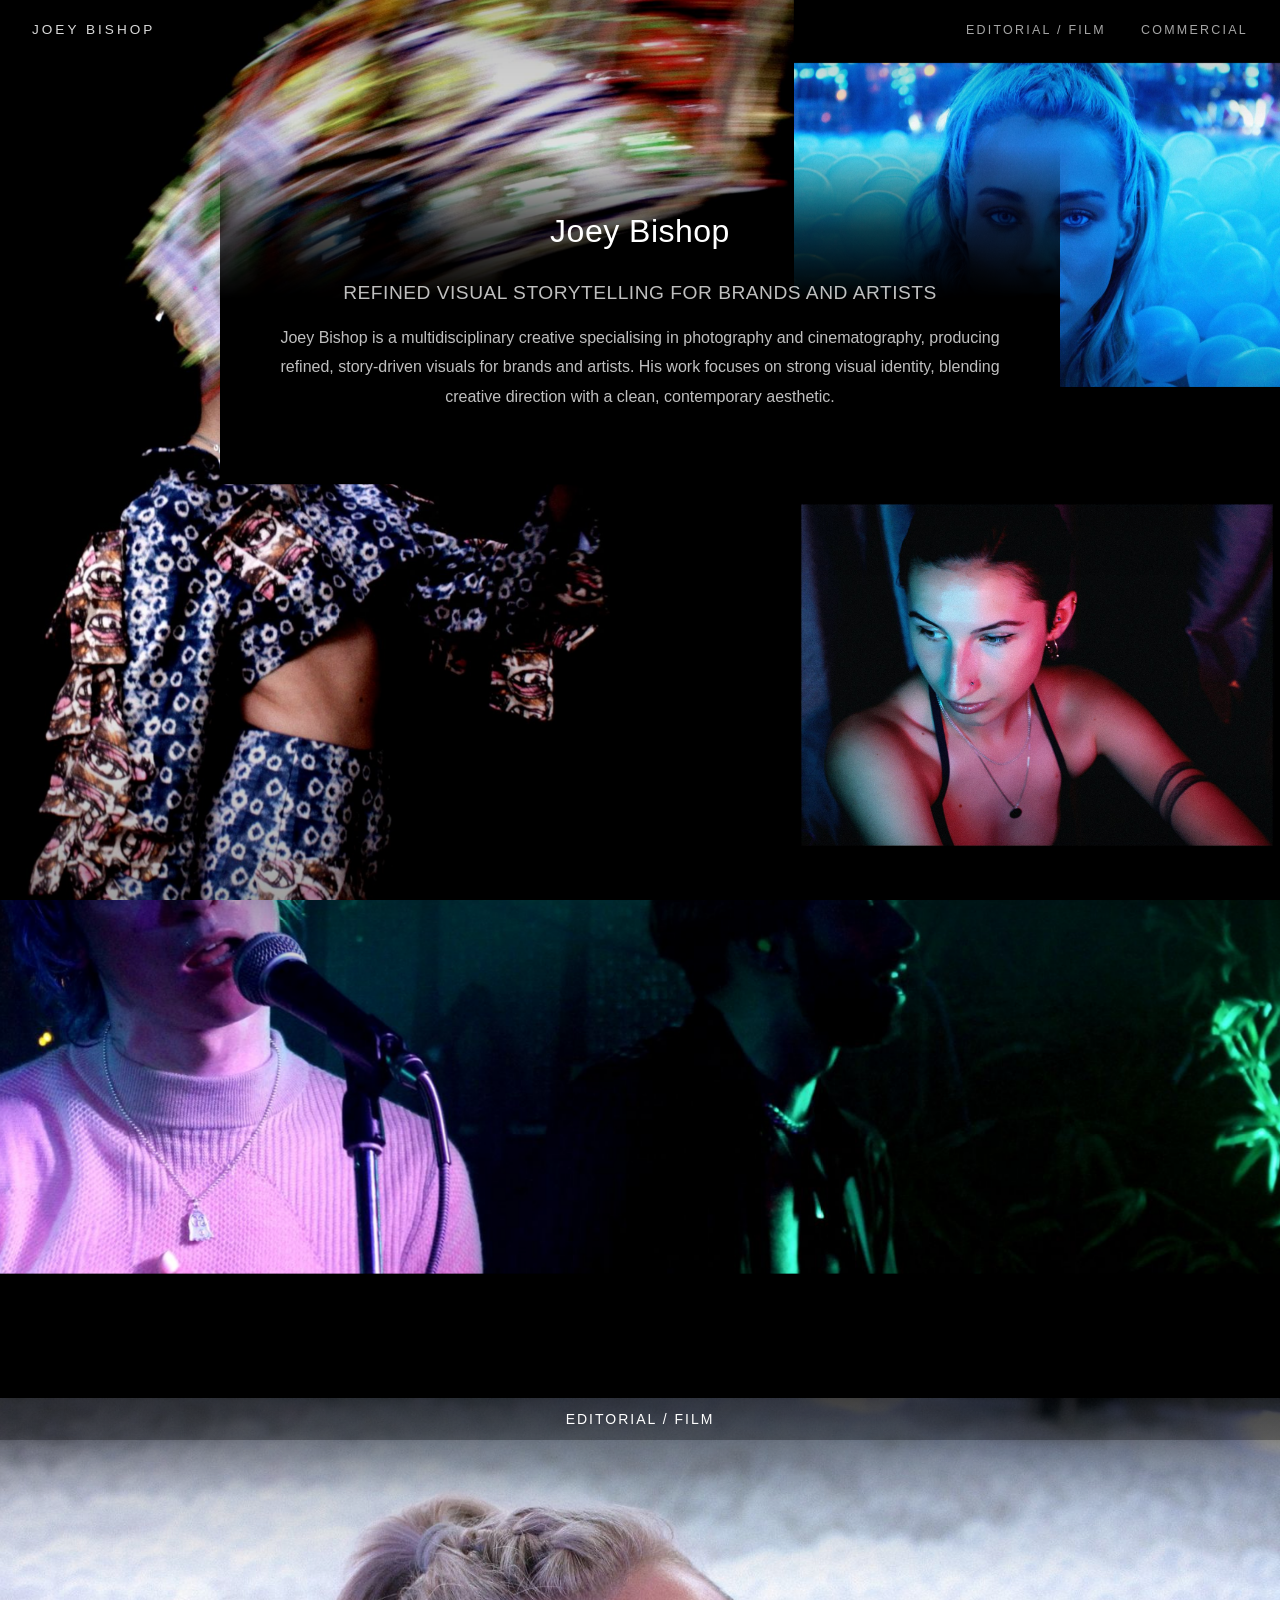
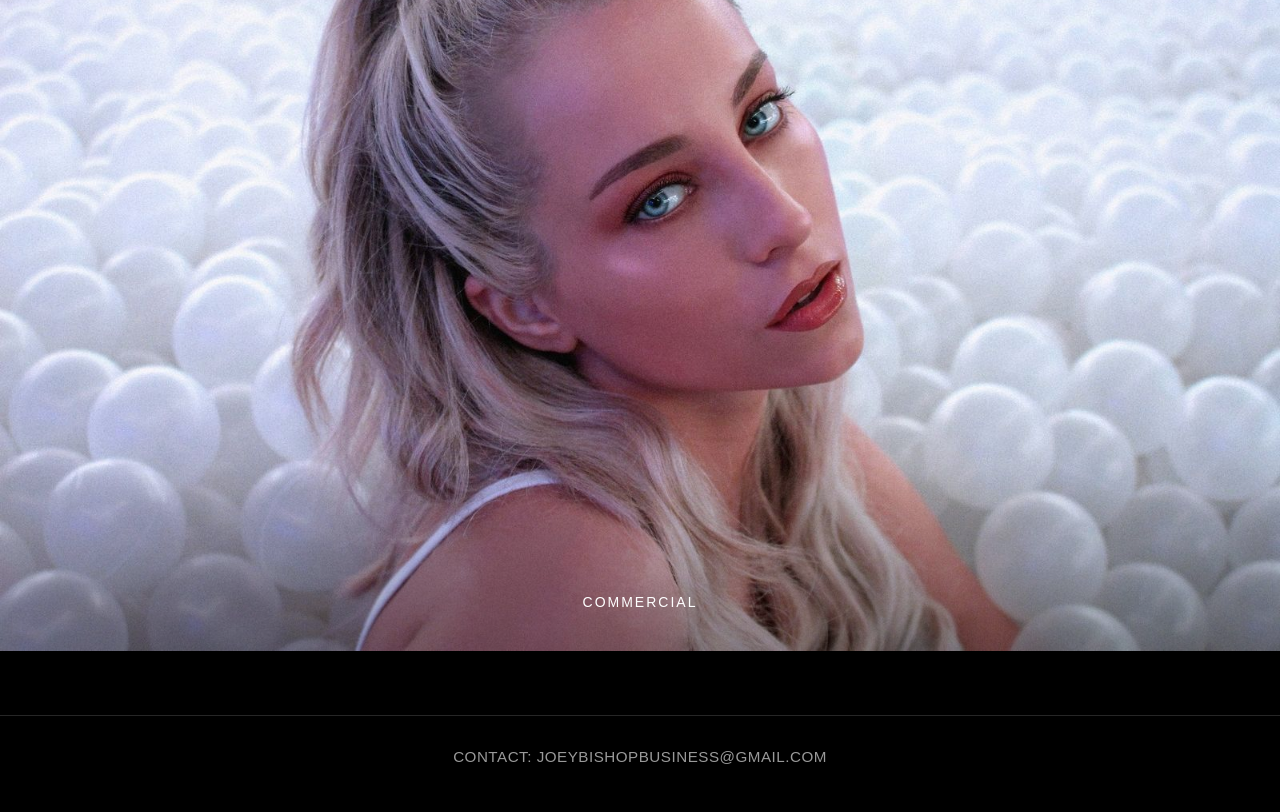
==== commit f7f85c7c: "Refine homepage: hero text overlay, tycho crop fix, section-link strip, ballpit overlay button Agent" ====
--- a/index.html
+++ b/index.html
@@ -29,24 +29,31 @@
     <div class="hero-item hero-item--bot-right">
       <img class="hero-img" src="images/faye-13-boarder.jpg" alt="Double Exposure w/ Faye – red/blue contrast" loading="lazy" decoding="async">
     </div>
+    <!-- Text overlay – sits over the hero images -->
+    <div class="hero-intro-outer">
+      <div class="hero-intro reveal">
+        <h1>Joey Bishop</h1>
+        <h1 class="subtitle">REFINED VISUAL STORYTELLING FOR BRANDS AND ARTISTS</h1>
+        <p class="bio">Joey Bishop is a multidisciplinary creative specialising in photography and cinematography, producing refined, story-driven visuals for brands and artists. His work focuses on strong visual identity, blending creative direction with a clean, contemporary aesthetic.</p>
+      </div>
+    </div>
   </section>
-
-  <div class="hero-intro-outer">
-    <div class="hero-intro reveal">
-      <h1>Joey Bishop</h1>
-      <h1 class="subtitle">REFINED VISUAL STORYTELLING FOR BRANDS AND ARTISTS</h1>
-      <p class="bio">Joey Bishop is a multidisciplinary creative specialising in photography and cinematography, producing refined, story-driven visuals for brands and artists. His work focuses on strong visual identity, blending creative direction with a clean, contemporary aesthetic.</p>
-    </div>
-  </div>
 
   <section class="bio-parallax-section" id="bio-parallax">
     <img class="parallax-image tycho-parallax-img" src="images/tycho-16a.jpg" alt="Photography by Joey Bishop" loading="lazy" decoding="async">
   </section>
 
-  <div class="section-work-label"></div>
+  <div class="section-link">
+    <a href="editorial.html">EDITORIAL / FILM</a>
+  </div>
 
   <section class="bio-parallax-section bshp-parallax-section">
-    <img class="bshp-image" src="images/gab-cool-6.jpg" alt="BSHP – white studio with plastic balls" loading="lazy" decoding="async">
+    <div class="image-wrapper">
+      <img class="bshp-image" src="images/gab-cool-6.jpg" alt="BSHP – white studio with plastic balls" loading="lazy" decoding="async">
+      <div class="overlay-button">
+        <a href="commercial.html">COMMERCIAL</a>
+      </div>
+    </div>
   </section>
 
   <p class="contact-footer">CONTACT: JOEYBISHOPBUSINESS@GMAIL.COM</p>
--- a/style.css
+++ b/style.css
@@ -87,17 +87,23 @@
   object-position: center center;
 }
 
-/* Outer wrapper to center the inline-flex hero intro block */
+/* Outer wrapper – absolutely positioned over the hero section */
 .hero-intro-outer {
+  position: absolute;
+  top: 35%;
+  left: 50%;
+  transform: translate(-50%, -50%);
+  z-index: 2;
   text-align: center;
-  background: #000;
-}
-
-/* Title / bio section below the hero */
+  width: 100%;
+  pointer-events: none;
+}
+
+/* Title / bio section overlaid on the hero */
 .hero-intro {
   position: relative;
   z-index: 2;
-  padding: 80px 20px;
+  padding: 40px 20px;
   max-width: 800px;
   margin: 0 auto;
   background: linear-gradient(to bottom, transparent 0%, rgba(0,0,0,0.7) 25%, #000 45%);
@@ -106,6 +112,7 @@
   align-items: center;
   justify-content: center;
   text-align: center;
+  pointer-events: auto;
 }
 
 /* === Bio parallax image section === */
@@ -151,7 +158,7 @@
   width: 100%;
   height: 100%;
   object-fit: cover;
-  object-position: 35% center;
+  object-position: 25% center;
 }
 
 /* Tycho section height override */
@@ -569,33 +576,48 @@
 }
 .site-header-nav a:hover { color: #fff; }
 
-/* === Section work-label text barrier === */
-.section-work-label {
-  background: #000;
-  padding: 40px 2rem;
+/* === Editorial / Film button strip between images === */
+.section-link {
+  width: 100%;
   text-align: center;
-}
-.work-label-eyebrow {
-  display: block;
+  padding: 30px 0;
+  position: relative;
+  z-index: 3;
+  margin-top: -60px;
+  margin-bottom: -60px;
+}
+
+.section-link a {
+  color: white;
+  text-decoration: none;
+  font-size: 14px;
+  letter-spacing: 2px;
   font-family: 'Montserrat', 'Helvetica Neue', Helvetica, Arial, sans-serif;
-  font-size: 0.72rem;
-  letter-spacing: 0.42em;
-  font-weight: 400;
-  color: rgba(255,255,255,0.38);
+  font-weight: 300;
   text-transform: uppercase;
-  margin-bottom: 1.2rem;
-}
-.work-label-title {
+}
+
+/* === Ballpit image wrapper with overlay button === */
+.image-wrapper {
+  position: relative;
+}
+
+.overlay-button {
+  position: absolute;
+  bottom: 40px;
+  left: 50%;
+  transform: translateX(-50%);
+  z-index: 2;
+}
+
+.overlay-button a {
+  color: white;
+  text-decoration: none;
+  font-size: 14px;
+  letter-spacing: 2px;
   font-family: 'Montserrat', 'Helvetica Neue', Helvetica, Arial, sans-serif;
-  font-size: clamp(2.4rem, 5.5vw, 4.8rem);
-  font-weight: 200;
-  letter-spacing: 0.14em;
+  font-weight: 300;
   text-transform: uppercase;
-  color: #fff;
-  margin: 0;
-  border: none;
-  padding: 0;
-  line-height: 1.1;
 }
 
 /* === Scroll-reveal animation === */
@@ -667,12 +689,10 @@
     padding: 1rem 1.2rem;
   }
   /* Tycho image: object-position already handled by #bio-parallax .tycho-parallax-img */
-  .section-work-label {
-    padding: 20px 1.5rem;
-  }
-  .work-label-title {
-    font-size: 2rem;
-    letter-spacing: 0.1em;
+  .section-link {
+    margin-top: -40px;
+    margin-bottom: -40px;
+    padding: 20px 0;
   }
   .site-header {
     padding: 1rem 1.2rem;
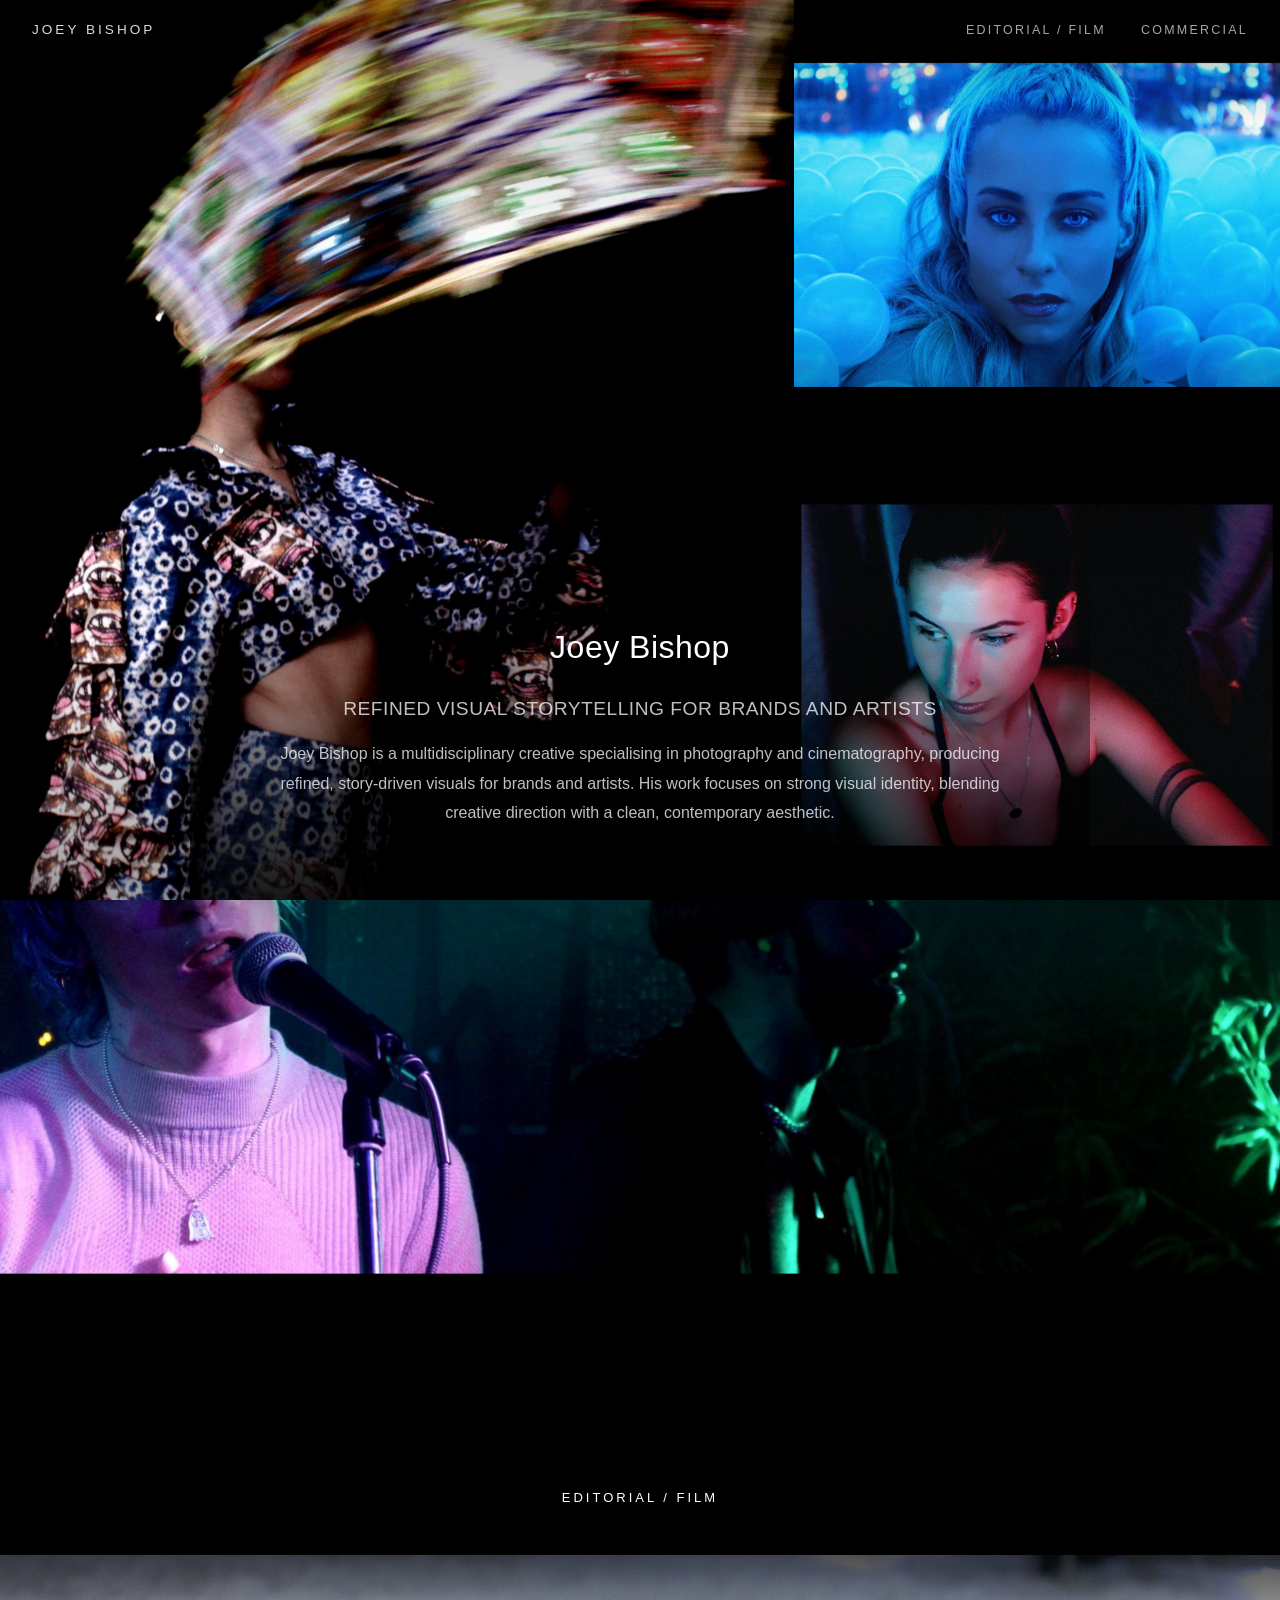
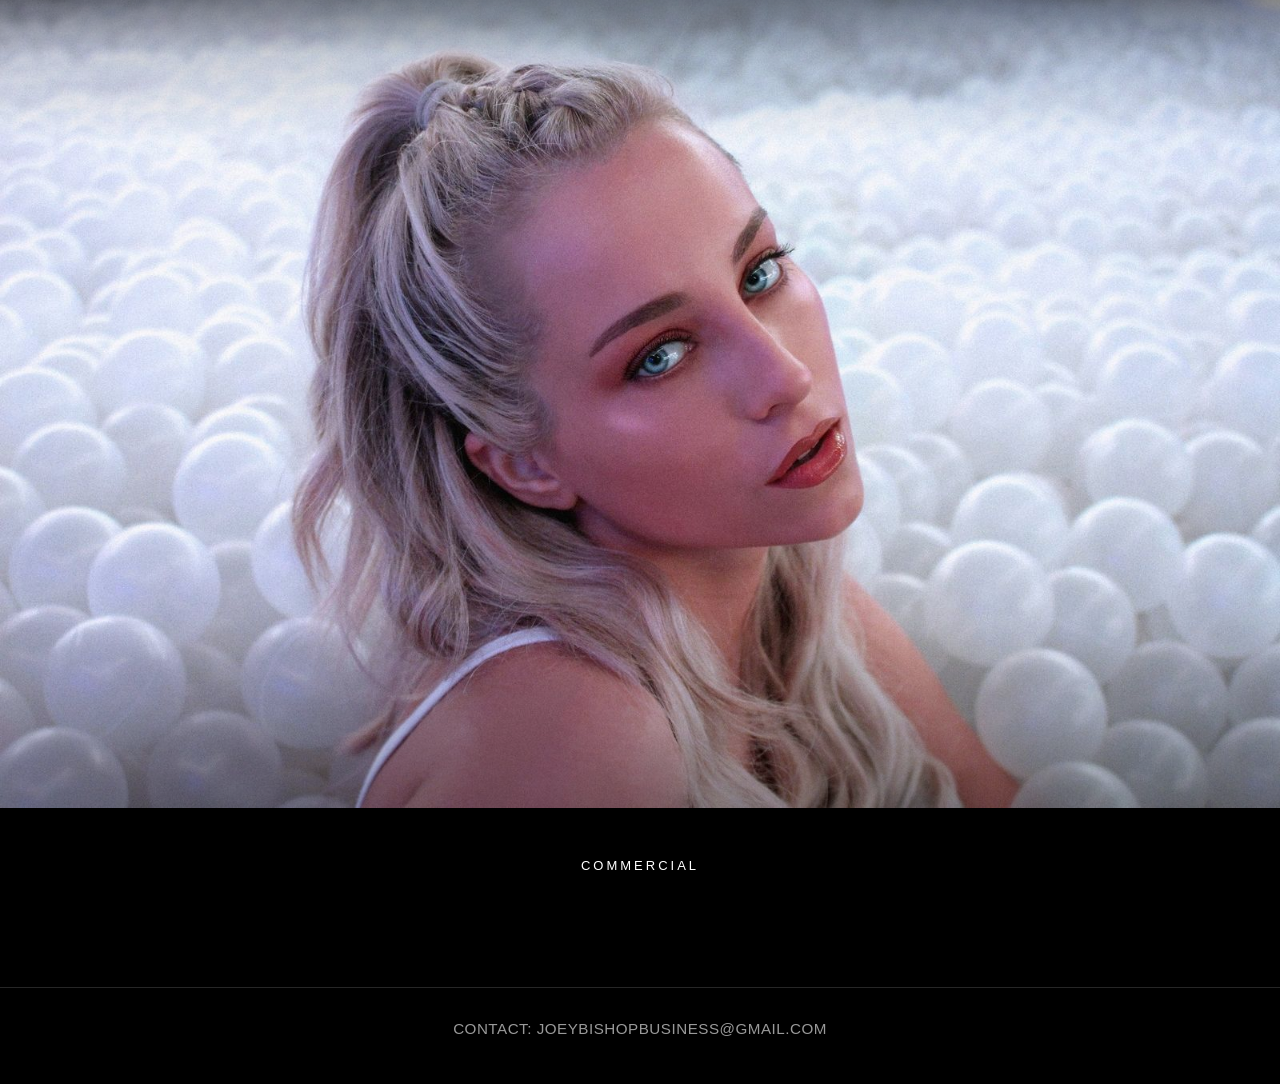
==== commit c51dd076: "refine homepage: hero text to bottom overlay, Tycho 15% object-position, full-width section bars Age" ====
--- a/index.html
+++ b/index.html
@@ -43,18 +43,19 @@
     <img class="parallax-image tycho-parallax-img" src="images/tycho-16a.jpg" alt="Photography by Joey Bishop" loading="lazy" decoding="async">
   </section>
 
-  <div class="section-link">
+  <div class="section-bar">
     <a href="editorial.html">EDITORIAL / FILM</a>
   </div>
 
   <section class="bio-parallax-section bshp-parallax-section">
     <div class="image-wrapper">
       <img class="bshp-image" src="images/gab-cool-6.jpg" alt="BSHP – white studio with plastic balls" loading="lazy" decoding="async">
-      <div class="overlay-button">
-        <a href="commercial.html">COMMERCIAL</a>
-      </div>
     </div>
   </section>
+
+  <div class="section-bar">
+    <a href="commercial.html">COMMERCIAL</a>
+  </div>
 
   <p class="contact-footer">CONTACT: JOEYBISHOPBUSINESS@GMAIL.COM</p>
 
--- a/style.css
+++ b/style.css
@@ -87,26 +87,33 @@
   object-position: center center;
 }
 
-/* Outer wrapper – absolutely positioned over the hero section */
+/* Outer wrapper – absolutely positioned at bottom of hero section */
 .hero-intro-outer {
   position: absolute;
-  top: 35%;
+  bottom: 0;
   left: 50%;
-  transform: translate(-50%, -50%);
+  transform: translateX(-50%);
   z-index: 2;
+  width: 100%;
+  max-width: 900px;
+  padding: 40px 20px;
   text-align: center;
-  width: 100%;
   pointer-events: none;
+  box-sizing: border-box;
+  background: linear-gradient(
+    to top,
+    rgba(0,0,0,0.85),
+    rgba(0,0,0,0.4),
+    transparent
+  );
 }
 
 /* Title / bio section overlaid on the hero */
 .hero-intro {
   position: relative;
   z-index: 2;
-  padding: 40px 20px;
   max-width: 800px;
   margin: 0 auto;
-  background: linear-gradient(to bottom, transparent 0%, rgba(0,0,0,0.7) 25%, #000 45%);
   display: inline-flex;
   flex-direction: column;
   align-items: center;
@@ -151,14 +158,14 @@
   display: block;
 }
 
-/* Tycho image: shift focus left to keep the face + mic in frame */
+/* Tycho image: shift focus left to push subject right and keep face in frame */
 #bio-parallax .tycho-parallax-img {
   position: relative;
   top: 0;
   width: 100%;
   height: 100%;
   object-fit: cover;
-  object-position: 25% center;
+  object-position: 15% center;
 }
 
 /* Tycho section height override */
@@ -576,25 +583,28 @@
 }
 .site-header-nav a:hover { color: #fff; }
 
-/* === Editorial / Film button strip between images === */
-.section-link {
-  width: 100%;
-  text-align: center;
-  padding: 30px 0;
-  position: relative;
-  z-index: 3;
-  margin-top: -60px;
-  margin-bottom: -60px;
-}
-
-.section-link a {
-  color: white;
+/* === Premium full-width section bar links === */
+.section-bar {
+  width: 100%;
+  background-color: #000;
+  padding: 50px 0;
+  display: flex;
+  justify-content: center;
+  align-items: center;
+}
+
+.section-bar a {
+  color: #fff;
   text-decoration: none;
-  font-size: 14px;
-  letter-spacing: 2px;
+  font-size: 13px;
+  letter-spacing: 3px;
   font-family: 'Montserrat', 'Helvetica Neue', Helvetica, Arial, sans-serif;
   font-weight: 300;
   text-transform: uppercase;
+}
+
+.section-bar a:hover {
+  opacity: 0.7;
 }
 
 /* === Ballpit image wrapper with overlay button === */
@@ -689,11 +699,6 @@
     padding: 1rem 1.2rem;
   }
   /* Tycho image: object-position already handled by #bio-parallax .tycho-parallax-img */
-  .section-link {
-    margin-top: -40px;
-    margin-bottom: -40px;
-    padding: 20px 0;
-  }
   .site-header {
     padding: 1rem 1.2rem;
   }
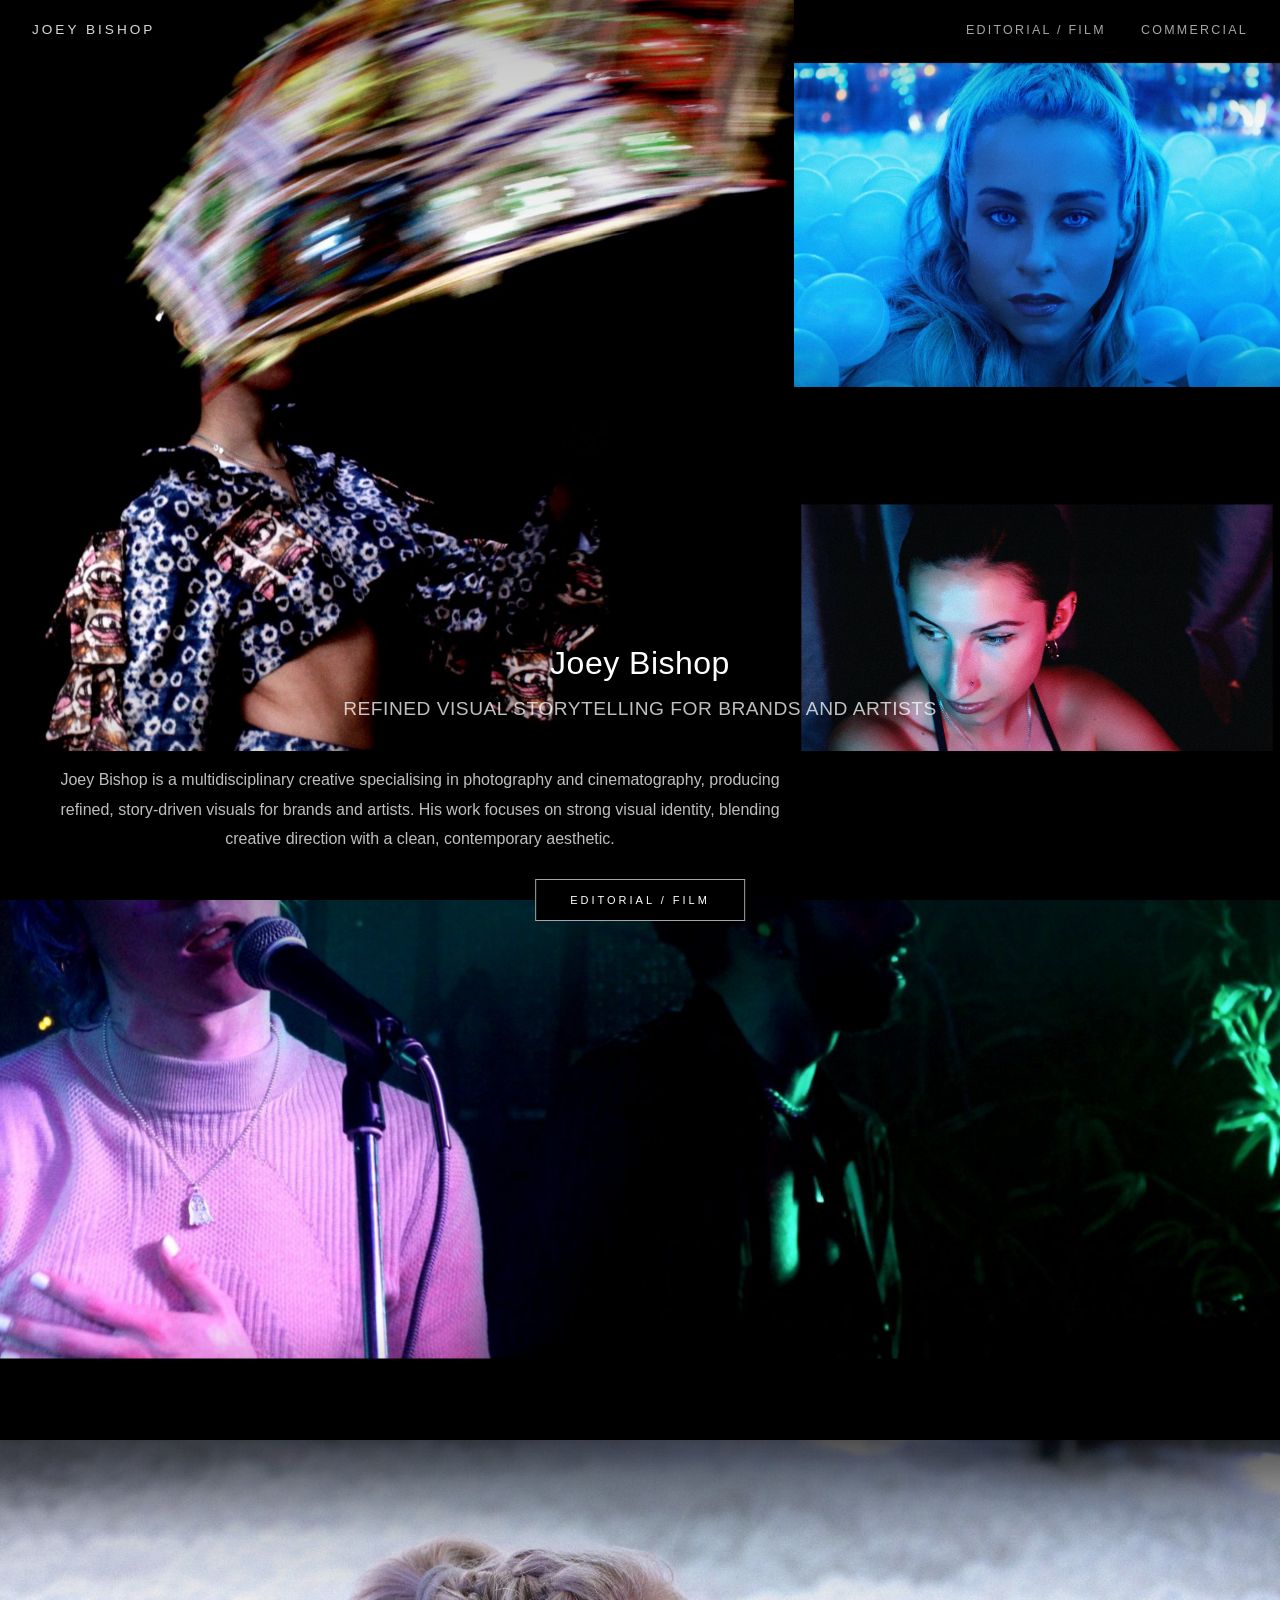
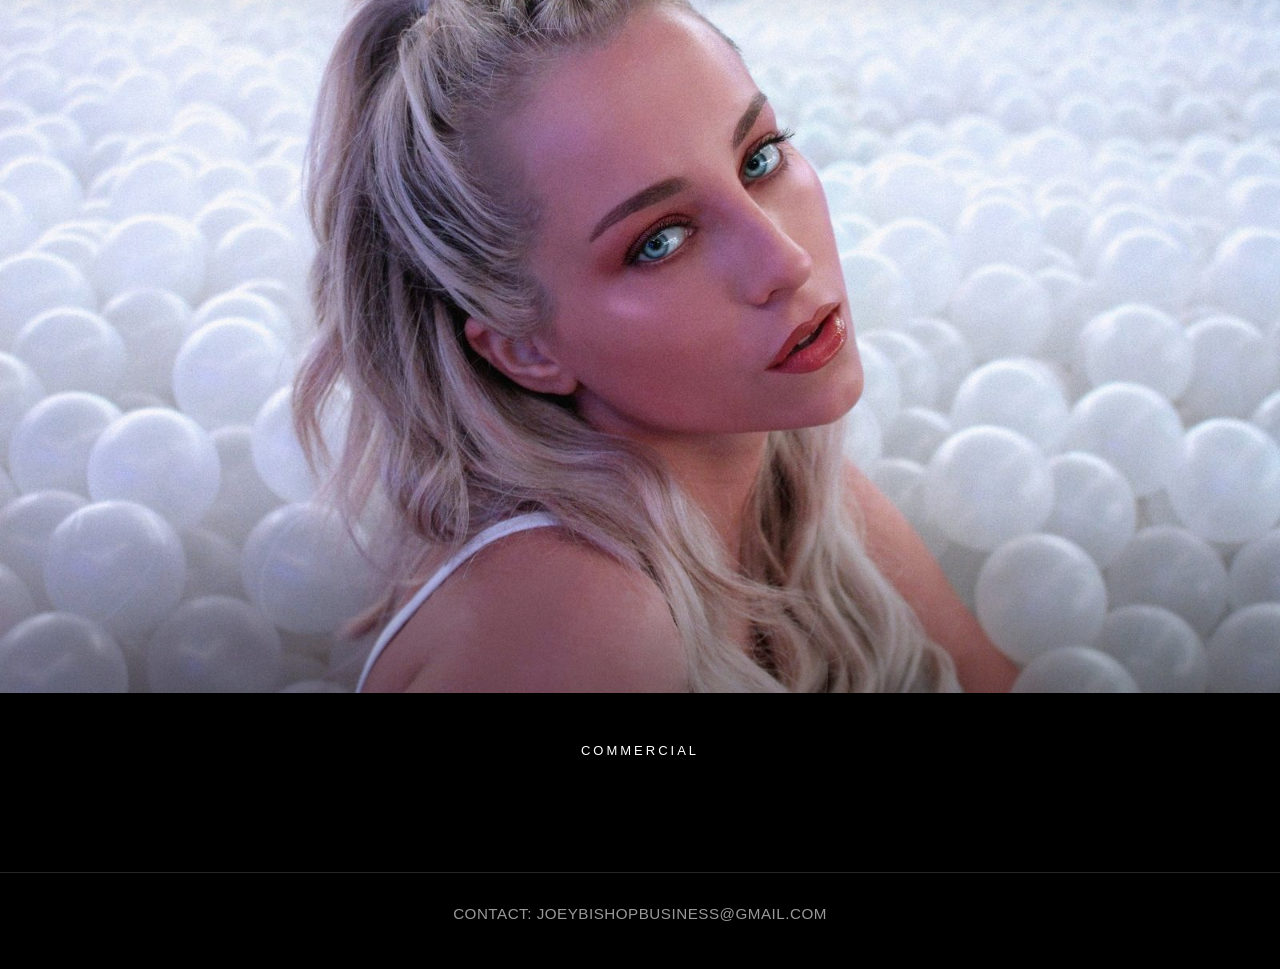
==== commit aec02cd6: "refactor: hero editorial layout - bio bar at bottom, editorial button at junction, Tycho fix Agent-L" ====
--- a/index.html
+++ b/index.html
@@ -17,34 +17,36 @@
     </nav>
   </header>
 
-  <section class="hero-section" id="hero">
-    <!-- Dominant image – left column, full height -->
-    <div class="hero-item hero-item--main">
-      <img class="hero-img" src="images/faye-lily-2.jpg" alt="Hero portrait" loading="eager" fetchpriority="high">
-    </div>
-    <!-- Secondary images – right column, stacked -->
-    <div class="hero-item hero-item--top-right">
-      <img class="hero-img" src="images/gab-cool-aw-1.jpg" alt="BSHP – model with tilted head" loading="eager">
-    </div>
-    <div class="hero-item hero-item--bot-right">
-      <img class="hero-img" src="images/faye-13-boarder.jpg" alt="Double Exposure w/ Faye – red/blue contrast" loading="lazy" decoding="async">
-    </div>
-    <!-- Text overlay – sits over the hero images -->
-    <div class="hero-intro-outer">
-      <div class="hero-intro reveal">
-        <h1>Joey Bishop</h1>
-        <h1 class="subtitle">REFINED VISUAL STORYTELLING FOR BRANDS AND ARTISTS</h1>
-        <p class="bio">Joey Bishop is a multidisciplinary creative specialising in photography and cinematography, producing refined, story-driven visuals for brands and artists. His work focuses on strong visual identity, blending creative direction with a clean, contemporary aesthetic.</p>
+  <div class="hero-tycho-group">
+    <section class="hero-section" id="hero">
+      <!-- Dominant image – left column, full height -->
+      <div class="hero-item hero-item--main">
+        <img class="hero-img" src="images/faye-lily-2.jpg" alt="Hero portrait" loading="eager" fetchpriority="high">
       </div>
-    </div>
-  </section>
+      <!-- Secondary images – right column, stacked -->
+      <div class="hero-item hero-item--top-right">
+        <img class="hero-img" src="images/gab-cool-aw-1.jpg" alt="BSHP – model with tilted head" loading="eager">
+      </div>
+      <div class="hero-item hero-item--bot-right">
+        <img class="hero-img" src="images/faye-13-boarder.jpg" alt="Double Exposure w/ Faye – red/blue contrast" loading="lazy" decoding="async">
+      </div>
+      <!-- Text overlay – titles above bio bar, bio bar pinned to bottom of hero -->
+      <div class="hero-text-block">
+        <div class="hero-titles reveal">
+          <h1>Joey Bishop</h1>
+          <h1 class="subtitle">REFINED VISUAL STORYTELLING FOR BRANDS AND ARTISTS</h1>
+        </div>
+        <div class="hero-bio-bar">
+          <p class="bio">Joey Bishop is a multidisciplinary creative specialising in photography and cinematography, producing refined, story-driven visuals for brands and artists. His work focuses on strong visual identity, blending creative direction with a clean, contemporary aesthetic.</p>
+        </div>
+      </div>
+    </section>
 
-  <section class="bio-parallax-section" id="bio-parallax">
-    <img class="parallax-image tycho-parallax-img" src="images/tycho-16a.jpg" alt="Photography by Joey Bishop" loading="lazy" decoding="async">
-  </section>
+    <section class="bio-parallax-section" id="bio-parallax">
+      <img class="parallax-image tycho-parallax-img" src="images/tycho-16a.jpg" alt="Photography by Joey Bishop" loading="lazy" decoding="async">
+    </section>
 
-  <div class="section-bar">
-    <a href="editorial.html">EDITORIAL / FILM</a>
+    <a class="editorial-film-btn" href="editorial.html">EDITORIAL / FILM</a>
   </div>
 
   <section class="bio-parallax-section bshp-parallax-section">
--- a/style.css
+++ b/style.css
@@ -87,39 +87,68 @@
   object-position: center center;
 }
 
-/* Outer wrapper – absolutely positioned at bottom of hero section */
-.hero-intro-outer {
+/* Wrapper for hero group: hero image + Tycho image, with layered button at junction */
+.hero-tycho-group {
+  position: relative;
+}
+
+/* Full-width text block pinned to the bottom of the hero section */
+.hero-text-block {
   position: absolute;
   bottom: 0;
-  left: 50%;
-  transform: translateX(-50%);
+  left: 0;
+  right: 0;
   z-index: 2;
-  width: 100%;
-  max-width: 900px;
-  padding: 40px 20px;
-  text-align: center;
-  pointer-events: none;
-  box-sizing: border-box;
-  background: linear-gradient(
-    to top,
-    rgba(0,0,0,0.85),
-    rgba(0,0,0,0.4),
-    transparent
-  );
-}
-
-/* Title / bio section overlaid on the hero */
-.hero-intro {
-  position: relative;
-  z-index: 2;
-  max-width: 800px;
-  margin: 0 auto;
-  display: inline-flex;
+  display: flex;
   flex-direction: column;
   align-items: center;
-  justify-content: center;
+  pointer-events: none;
+}
+
+/* Title / subtitle – no background, sits cleanly above the bio bar */
+.hero-titles {
+  width: 100%;
+  max-width: 900px;
   text-align: center;
+  padding: 0 20px 12px;
+  box-sizing: border-box;
   pointer-events: auto;
+}
+
+/* Solid black bio bar – full-width, pinned to very bottom of hero image */
+.hero-bio-bar {
+  width: 100%;
+  background-color: #000;
+  text-align: center;
+  padding: 14px 20px;
+  box-sizing: border-box;
+  pointer-events: auto;
+}
+
+/* Editorial / Film button layered at the junction of hero image and Tycho image */
+.editorial-film-btn {
+  position: absolute;
+  top: 100vh;
+  left: 50%;
+  transform: translate(-50%, -50%);
+  z-index: 10;
+  display: inline-block;
+  color: #fff;
+  background-color: #000;
+  border: 1px solid rgba(255,255,255,0.65);
+  text-decoration: none;
+  font-family: 'Montserrat', 'Helvetica Neue', Helvetica, Arial, sans-serif;
+  font-weight: 300;
+  font-size: 11px;
+  letter-spacing: 3px;
+  text-transform: uppercase;
+  padding: 14px 34px;
+  transition: background-color 0.25s ease, color 0.25s ease, border-color 0.25s ease;
+}
+
+.editorial-film-btn:hover {
+  background-color: rgba(255,255,255,0.08);
+  border-color: rgba(255,255,255,0.9);
 }
 
 /* === Bio parallax image section === */
@@ -158,14 +187,16 @@
   display: block;
 }
 
-/* Tycho image: shift focus left to push subject right and keep face in frame */
+/* Tycho image: shift right so arm is fully visible, slightly down */
 #bio-parallax .tycho-parallax-img {
-  position: relative;
-  top: 0;
-  width: 100%;
-  height: 100%;
+  position: absolute;
+  top: -15%;
+  width: 100%;
+  height: 130%;
   object-fit: cover;
-  object-position: 15% center;
+  object-position: 42% 60%;
+  will-change: transform;
+  display: block;
 }
 
 /* Tycho section height override */
@@ -670,8 +701,13 @@
   h1 { font-size: 1.6rem; }
   h2 { font-size: 1.2rem; }
   h1.subtitle { font-size: 1rem; }
-  .hero-intro {
-    padding: 40px 1.2rem;
+  .hero-titles {
+    padding: 0 1.2rem 10px;
+  }
+  .editorial-film-btn {
+    font-size: 10px;
+    padding: 12px 24px;
+    letter-spacing: 2px;
   }
   #bio-parallax {
     height: 45vh;
